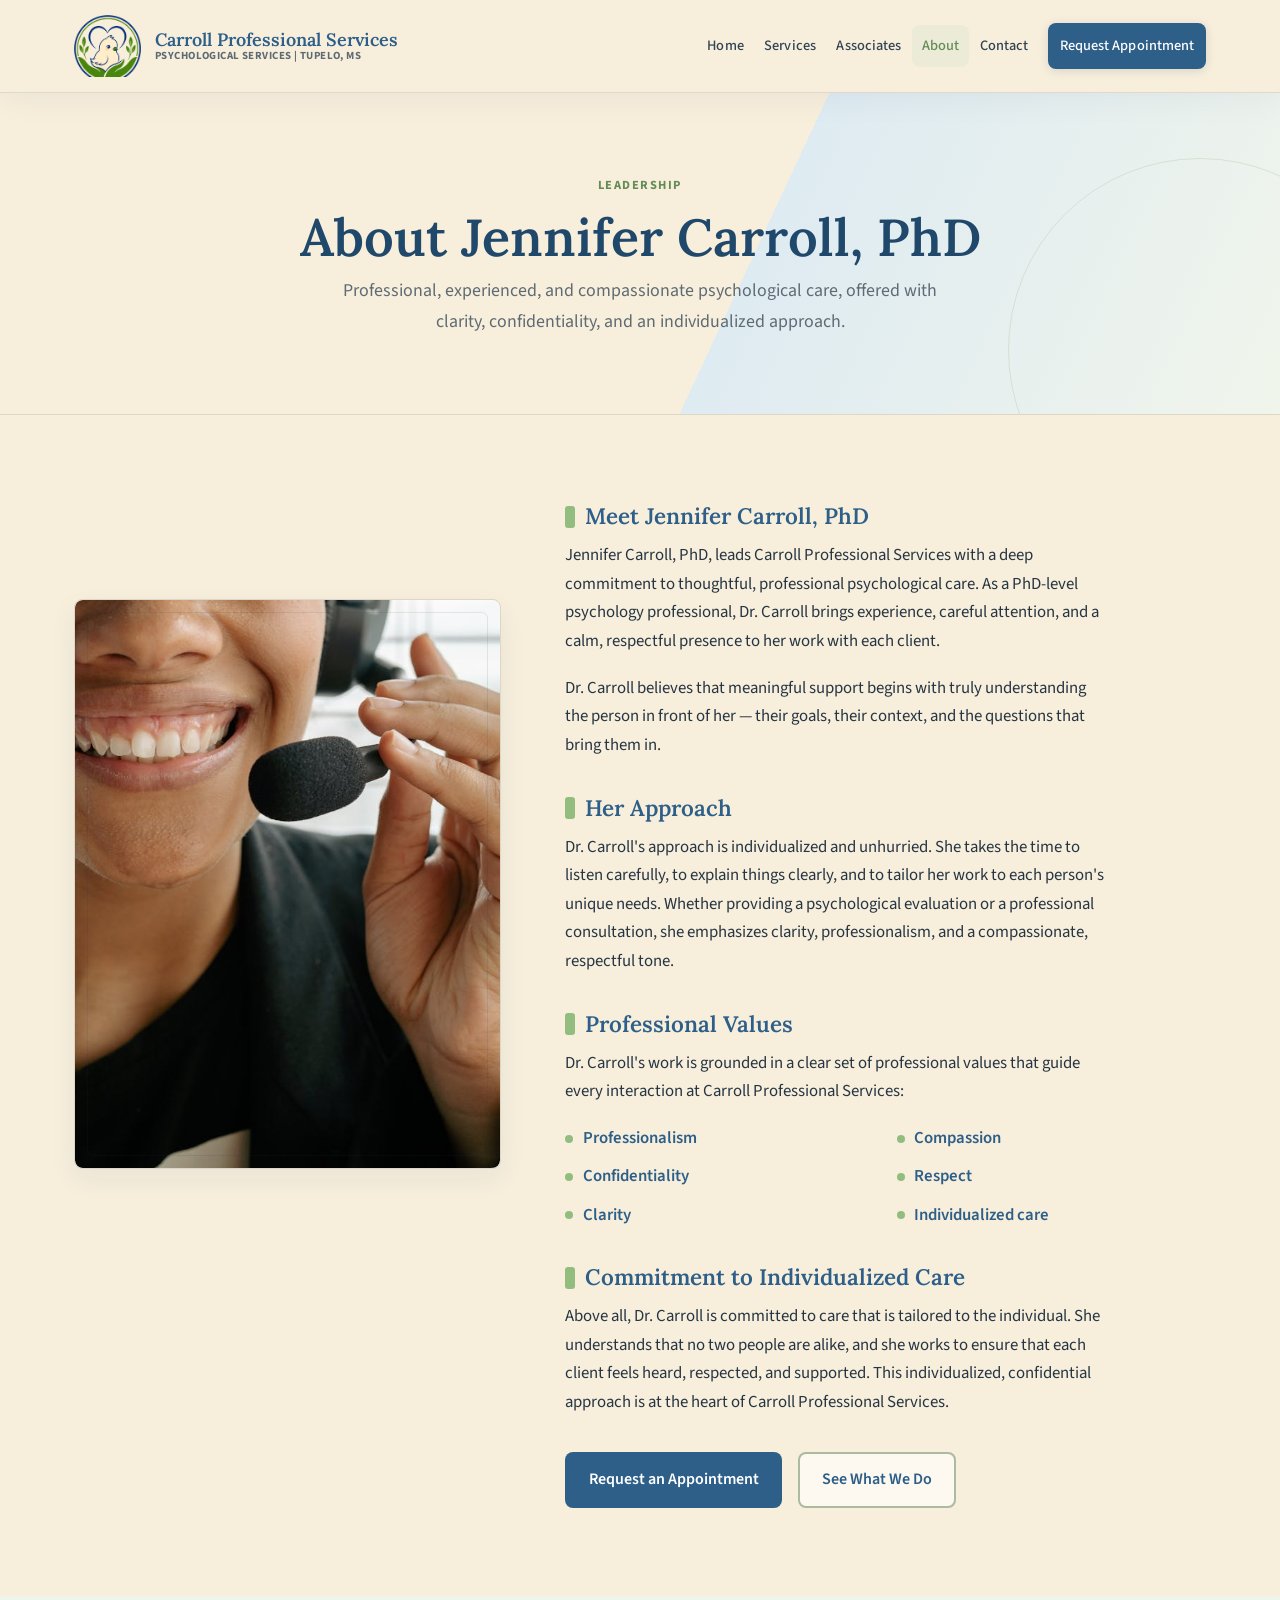
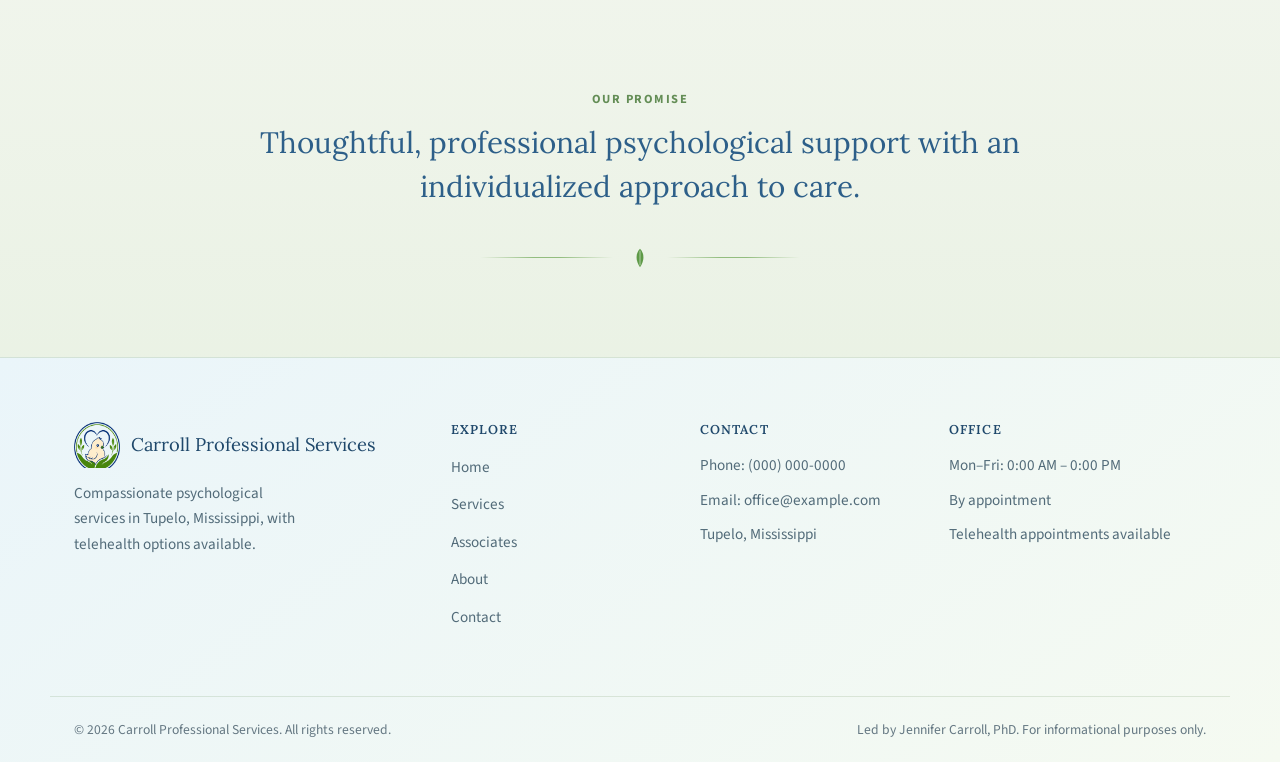
==== about.html @ 985cad13 "Initial commit: Carroll Professional Services website Static 5-page site (Home, Services, Associates" ====
<!DOCTYPE html>
<html lang="en">
<head>
  <meta charset="UTF-8">
  <meta name="viewport" content="width=device-width, initial-scale=1.0">
  <title>About Jennifer Carroll, PhD — Carroll Professional Services</title>
  <meta name="description" content="Meet Jennifer Carroll, PhD — a professional, experienced, and compassionate psychology professional leading Carroll Professional Services in Tupelo, Mississippi.">
  <link rel="icon" type="image/png" href="assets/logo.png">
  <link rel="preconnect" href="https://fonts.googleapis.com">
  <link rel="preconnect" href="https://fonts.gstatic.com" crossorigin>
  <link href="https://fonts.googleapis.com/css2?family=Lora:wght@500;600;700&family=Source+Sans+3:wght@400;600;700&display=swap" rel="stylesheet">
  <link rel="stylesheet" href="css/styles.css">
</head>
<body>
  <header class="site-header">
    <div class="container header-inner">
      <a class="brand" href="index.html">
        <img class="brand-mark" src="assets/logo-mark.png" alt="Carroll Professional Services logo">
        <span class="brand-text">
          <span class="brand-name">Carroll Professional Services</span>
          <span class="brand-tag">Psychological Services | Tupelo, MS</span>
        </span>
      </a>
      <input type="checkbox" id="nav-toggle" class="nav-toggle">
      <label for="nav-toggle" class="nav-toggle-btn" aria-label="Toggle navigation"><span></span><span></span><span></span></label>
                  <nav class="site-nav" aria-label="Main navigation">
        <a href="index.html">Home</a>
        <a href="services.html">Services</a>
        <a href="associates.html">Associates</a>
        <a href="about.html" class="active" aria-current="page">About</a>
        <a href="booking.html">Contact</a>
        <a class="btn btn-sm btn-primary nav-cta" href="booking.html">Request Appointment</a>
      </nav>
    </div>
  </header>

  <main>
    <section class="page-hero">
      <div class="container">
        <span class="eyebrow">Leadership</span>
        <h1>About Jennifer Carroll, PhD</h1>
        <p>Professional, experienced, and compassionate psychological care, offered with clarity, confidentiality, and an individualized approach.</p>
      </div>
    </section>

    <section class="section">
      <div class="container about-grid">
        <div class="portrait">
          <img src="assets/img/dr-carroll.jpg" alt="Jennifer Carroll, PhD">
        </div>
        <div>
          <div class="about-block">
            <h3>Meet Jennifer Carroll, PhD</h3>
            <p>Jennifer Carroll, PhD, leads Carroll Professional Services with a deep commitment to thoughtful, professional psychological care. As a PhD-level psychology professional, Dr. Carroll brings experience, careful attention, and a calm, respectful presence to her work with each client.</p>
            <p>Dr. Carroll believes that meaningful support begins with truly understanding the person in front of her — their goals, their context, and the questions that bring them in.</p>
          </div>

          <div class="about-block">
            <h3>Her Approach</h3>
            <p>Dr. Carroll's approach is individualized and unhurried. She takes the time to listen carefully, to explain things clearly, and to tailor her work to each person's unique needs. Whether providing a psychological evaluation or a professional consultation, she emphasizes clarity, professionalism, and a compassionate, respectful tone.</p>
          </div>

          <div class="about-block">
            <h3>Professional Values</h3>
            <p>Dr. Carroll's work is grounded in a clear set of professional values that guide every interaction at Carroll Professional Services:</p>
            <ul class="values">
              <li>Professionalism</li>
              <li>Compassion</li>
              <li>Confidentiality</li>
              <li>Respect</li>
              <li>Clarity</li>
              <li>Individualized care</li>
            </ul>
          </div>

          <div class="about-block">
            <h3>Commitment to Individualized Care</h3>
            <p>Above all, Dr. Carroll is committed to care that is tailored to the individual. She understands that no two people are alike, and she works to ensure that each client feels heard, respected, and supported. This individualized, confidential approach is at the heart of Carroll Professional Services.</p>
          </div>

          <div class="btn-row" style="margin-top:1.6rem;">
            <a class="btn btn-primary" href="booking.html">Request an Appointment</a>
            <a class="btn btn-outline" href="services.html">See What We Do</a>
          </div>
        </div>
      </div>
    </section>

    <section class="section section--sage intro-band">
      <div class="container">
        <span class="eyebrow">Our Promise</span>
        <p>Thoughtful, professional psychological support with an individualized approach to care.</p>
        <div class="divider"><span class="leaf"></span></div>
      </div>
    </section>
  </main>

  <footer class="site-footer">
    <div class="container footer-grid">
      <div class="footer-brand">
        <div class="fb-row">
          <img src="assets/logo-mark.png" alt="Carroll Professional Services logo">
          <span class="fb-name">Carroll Professional Services</span>
        </div>
        <p>Compassionate psychological services in Tupelo, Mississippi, with telehealth options available.</p>
      </div>
      <div>
        <h4>Explore</h4>
        <ul>
          <li><a href="index.html">Home</a></li>
          <li><a href="services.html">Services</a></li>
          <li><a href="associates.html">Associates</a></li>
          <li><a href="about.html">About</a></li>
          <li><a href="booking.html">Contact</a></li>
        </ul>
      </div>
      <div class="footer-contact">
        <h4>Contact</h4>
        <p>Phone: (000) 000-0000</p>
        <p>Email: office@example.com</p>
        <p>Tupelo, Mississippi</p>
      </div>
      <div class="footer-contact">
        <h4>Office</h4>
        <p>Mon–Fri: 0:00 AM – 0:00 PM</p>
        <p>By appointment</p>
        <p>Telehealth appointments available</p>
      </div>
    </div>
    <div class="container footer-bottom">
      <p>© 2026 Carroll Professional Services. All rights reserved.</p>
      <p>Led by Jennifer Carroll, PhD. For informational purposes only.</p>
    </div>
  </footer>
</body>
</html>
---- css/styles.css ----
/* ===========================================================
   Carroll Professional Services
   Calm, professional palette inspired by the logo
   =========================================================== */

:root {
  --navy:        #1C3E6B;
  --navy-deep:   #142E52;
  --blue:        #2D5C9E;
  --blue-soft:   #6088C2;
  --green:       #5E9A47;
  --green-deep:  #497C38;
  --sage:        #D6E3CD;
  --sage-soft:   #EDF3E7;
  --cream:       #FBF8F1;
  --cream-deep:  #F4EEE1;
  --ink:         #28333F;
  --ink-soft:    #55636E;
  --line:        #E5DFD0;
  --white:       #FFFFFF;

  --shadow-sm: 0 2px 10px rgba(22, 58, 95, 0.06);
  --shadow-md: 0 10px 30px rgba(22, 58, 95, 0.10);
  --radius:    18px;
  --radius-sm: 12px;
  --max:       1140px;

  --serif: "Lora", Georgia, "Times New Roman", serif;
  --sans:  "Source Sans 3", "Segoe UI", system-ui, -apple-system, sans-serif;
}

/* ---------- Reset ---------- */
*, *::before, *::after { box-sizing: border-box; }
html { scroll-behavior: smooth; }
body {
  margin: 0;
  font-family: var(--sans);
  font-size: 1.05rem;
  line-height: 1.7;
  color: var(--ink);
  background: var(--cream);
  -webkit-font-smoothing: antialiased;
}
img { max-width: 100%; display: block; }
a { color: var(--blue); text-decoration: none; }
a:hover { color: var(--navy); }

h1, h2, h3, h4 {
  font-family: var(--serif);
  color: var(--navy);
  font-weight: 600;
  line-height: 1.2;
  margin: 0 0 0.5em;
}
h1 { font-size: clamp(2.1rem, 4.5vw, 3.25rem); }
h2 { font-size: clamp(1.7rem, 3vw, 2.4rem); }
h3 { font-size: 1.4rem; }
h4 { font-size: 1.05rem; letter-spacing: 0.02em; }
p { margin: 0 0 1.1em; }
.muted { color: var(--ink-soft); }
.small { font-size: 0.9rem; }

/* ---------- Layout ---------- */
.container { width: 100%; max-width: var(--max); margin: 0 auto; padding: 0 1.5rem; }
.section { padding: clamp(3rem, 7vw, 5.5rem) 0; }
.section--sage { background: var(--sage-soft); }
.section--cream { background: var(--cream-deep); }
.section--navy { background: var(--navy); color: #E9F0F5; }
.section--navy h2, .section--navy h3 { color: #FFFFFF; }
.section-head { max-width: 720px; margin: 0 auto 2.6rem; text-align: center; }
.section-head p { color: var(--ink-soft); font-size: 1.12rem; }
.eyebrow {
  display: inline-block;
  font-family: var(--sans);
  font-weight: 700;
  letter-spacing: 0.14em;
  text-transform: uppercase;
  font-size: 0.78rem;
  color: var(--green-deep);
  margin-bottom: 0.6rem;
}
.section--navy .eyebrow { color: #9FD8A3; }
.center { text-align: center; }
.lead { font-size: 1.2rem; color: var(--ink-soft); }

/* ---------- Buttons ---------- */
.btn {
  display: inline-flex;
  align-items: center;
  gap: 0.5rem;
  font-family: var(--sans);
  font-weight: 600;
  font-size: 1rem;
  padding: 0.85rem 1.6rem;
  border-radius: 999px;
  border: 2px solid transparent;
  cursor: pointer;
  transition: transform 0.15s ease, background 0.2s ease, color 0.2s ease, box-shadow 0.2s ease;
}
.btn:hover { transform: translateY(-2px); }
.btn-sm { padding: 0.6rem 1.15rem; font-size: 0.92rem; }
.btn-primary { background: var(--navy); color: #fff; box-shadow: var(--shadow-sm); }
.btn-primary:hover { background: var(--navy-deep); color: #fff; }
.btn-green { background: var(--green); color: #fff; }
.btn-green:hover { background: var(--green-deep); color: #fff; }
.btn-outline { background: transparent; color: var(--navy); border-color: var(--green); }
.btn-outline:hover { background: var(--green); color: #fff; }
.btn-light { background: #fff; color: var(--navy); }
.btn-light:hover { background: var(--sage); color: var(--navy); }
.btn-row { display: flex; flex-wrap: wrap; gap: 1rem; }

/* ---------- Header / Nav ---------- */
.site-header {
  position: sticky;
  top: 0;
  z-index: 50;
  background: rgba(251, 248, 241, 0.92);
  backdrop-filter: blur(8px);
  border-bottom: 1px solid var(--line);
}
.header-inner {
  display: flex;
  align-items: center;
  justify-content: space-between;
  gap: 1rem;
  padding-top: 0.3rem;
  padding-bottom: 0.3rem;
}
.brand { display: flex; align-items: center; gap: 0.75rem; color: var(--navy); }
.brand-mark { width: auto; height: 88px; flex: none; object-fit: contain; }
.brand-text { display: flex; flex-direction: column; line-height: 1.15; }
.brand-name { font-family: var(--serif); font-weight: 600; font-size: 1.18rem; color: var(--navy); }
.brand-tag { font-size: 0.72rem; letter-spacing: 0.04em; color: var(--ink-soft); text-transform: uppercase; }

.site-nav { display: flex; align-items: center; gap: 0.35rem; flex-wrap: wrap; }
.site-nav a {
  color: var(--ink);
  font-weight: 600;
  font-size: 0.95rem;
  padding: 0.45rem 0.7rem;
  border-radius: 8px;
  transition: color 0.2s ease, background 0.2s ease;
}
.site-nav a:hover { color: var(--navy); background: var(--sage-soft); }
.site-nav a.active { color: var(--green-deep); }
.site-nav a.active::after {
  content: "";
  display: block;
  height: 2px;
  background: var(--green);
  border-radius: 2px;
  margin-top: 2px;
}
.nav-cta { color: #fff !important; margin-left: 0.4rem; }
.nav-cta:hover { background: var(--navy-deep) !important; }

.nav-toggle { display: none; }
.nav-toggle-btn { display: none; }

/* ---------- Hero ---------- */
.hero {
  position: relative;
  overflow: hidden;
  background:
    radial-gradient(circle at 85% -10%, rgba(92, 151, 192, 0.16), transparent 45%),
    radial-gradient(circle at 0% 110%, rgba(79, 157, 79, 0.12), transparent 40%),
    var(--cream);
}
.hero-grid {
  display: grid;
  grid-template-columns: 1.05fr 0.95fr;
  gap: 3rem;
  align-items: center;
  padding: clamp(3rem, 6vw, 5rem) 0 clamp(3.5rem, 7vw, 6rem);
}
.hero h1 { color: var(--navy); }
.hero .accent-line {
  width: 64px; height: 4px; border-radius: 4px;
  background: var(--green);
  margin: 0 0 1.4rem;
}
.hero-sub { font-size: 1.18rem; color: var(--ink-soft); max-width: 34rem; }
.hero-art {
  position: relative;
  display: flex;
  align-items: center;
  justify-content: center;
  aspect-ratio: 1 / 1;
  border-radius: 28px;
  background:
    radial-gradient(circle at 30% 25%, rgba(255,255,255,0.85), transparent 55%),
    linear-gradient(150deg, var(--sage), #cfe0e9 55%, #bcd2e0);
  box-shadow: var(--shadow-md);
  overflow: hidden;
}
.hero-art::before {
  content: "";
  position: absolute;
  inset: 0;
  background:
    radial-gradient(circle at 80% 80%, rgba(94,154,71,0.18), transparent 40%);
}
.hero-art img { width: 62%; position: relative; filter: drop-shadow(0 12px 24px rgba(22,58,95,0.18)); }
.hero-badge {
  position: absolute;
  bottom: 18px; left: 18px;
  background: rgba(251,248,241,0.95);
  border: 1px solid var(--line);
  border-radius: 14px;
  padding: 0.6rem 0.95rem;
  font-size: 0.85rem;
  font-weight: 600;
  color: var(--navy);
  box-shadow: var(--shadow-sm);
  display: flex; align-items: center; gap: 0.5rem;
}
.hero-badge svg { width: 18px; height: 18px; }

/* ---------- Leaf divider ---------- */
.divider {
  display: flex;
  align-items: center;
  gap: 1rem;
  max-width: 320px;
  margin: 2.4rem auto 0;
}
.divider::before, .divider::after {
  content: "";
  flex: 1;
  height: 1px;
  background: linear-gradient(to right, transparent, var(--green) 40%, var(--green) 60%, transparent);
}
.divider .leaf {
  width: 22px; height: 22px; flex: none;
  background: url("data:image/svg+xml,%3Csvg xmlns='http://www.w3.org/2000/svg' viewBox='0 0 24 24'%3E%3Cpath d='M12 2C7 7 7 15 12 22 17 15 17 7 12 2Z' fill='%235E9A47'/%3E%3Cpath d='M12 4V20' stroke='%23ffffff' stroke-width='1' opacity='.55'/%3E%3C/svg%3E") center/contain no-repeat;
}

/* ---------- Cards ---------- */
.grid { display: grid; gap: 1.6rem; }
.grid-3 { grid-template-columns: repeat(3, 1fr); }
.grid-2 { grid-template-columns: repeat(2, 1fr); }

.card {
  background: var(--white);
  border: 1px solid var(--line);
  border-radius: var(--radius);
  padding: 2rem 1.7rem;
  box-shadow: var(--shadow-sm);
  transition: transform 0.2s ease, box-shadow 0.2s ease, border-color 0.2s ease;
}
.card:hover { transform: translateY(-4px); box-shadow: var(--shadow-md); border-color: var(--sage); }
.card h3 { margin-bottom: 0.5rem; }
.card p { margin-bottom: 0; color: var(--ink-soft); }
.card-icon {
  width: 56px; height: 56px;
  display: flex; align-items: center; justify-content: center;
  border-radius: 14px;
  background: var(--sage-soft);
  border: 1px solid var(--sage);
  margin-bottom: 1.1rem;
}
.card-icon svg { width: 28px; height: 28px; stroke: var(--green-deep); }

/* Feature blocks (What We Do) */
.feature {
  display: grid;
  grid-template-columns: 64px 1fr;
  gap: 1.3rem;
  background: var(--white);
  border: 1px solid var(--line);
  border-left: 5px solid var(--green);
  border-radius: var(--radius);
  padding: 1.9rem;
  box-shadow: var(--shadow-sm);
}
.feature .card-icon { margin-bottom: 0; }
.feature h3 { margin-bottom: 0.4rem; }
.feature p:last-child { margin-bottom: 0; }
.feature p { color: var(--ink-soft); }

/* ---------- Intro band ---------- */
.intro-band { text-align: center; }
.intro-band p {
  font-family: var(--serif);
  font-size: clamp(1.35rem, 2.6vw, 1.85rem);
  line-height: 1.5;
  color: var(--navy);
  max-width: 820px;
  margin: 0 auto;
}

/* ---------- Telehealth preview / split ---------- */
.split {
  display: grid;
  grid-template-columns: 1fr 1fr;
  gap: 3rem;
  align-items: center;
}
.split-art {
  border-radius: var(--radius);
  background: linear-gradient(150deg, var(--navy), var(--blue));
  color: #fff;
  padding: 2.5rem;
  min-height: 280px;
  display: flex;
  flex-direction: column;
  justify-content: center;
  box-shadow: var(--shadow-md);
  position: relative;
  overflow: hidden;
}
.split-art h3 { color: #fff; }
.split-art p { color: #D7E5F0; margin-bottom: 0; }
.split-art .big-icon {
  width: 70px; height: 70px; margin-bottom: 1.2rem;
  display: flex; align-items: center; justify-content: center;
  border-radius: 18px; background: rgba(255,255,255,0.12);
}
.split-art .big-icon svg { width: 36px; height: 36px; stroke: #9FD8A3; }

/* ---------- Check list ---------- */
.check-list { list-style: none; padding: 0; margin: 1.2rem 0 0; }
.check-list li {
  display: flex; gap: 0.75rem; align-items: flex-start;
  margin-bottom: 0.9rem;
}
.check-list li::before {
  content: "";
  width: 22px; height: 22px; flex: none; margin-top: 2px;
  background: url("data:image/svg+xml,%3Csvg xmlns='http://www.w3.org/2000/svg' viewBox='0 0 24 24' fill='none' stroke='%235E9A47' stroke-width='2.4' stroke-linecap='round' stroke-linejoin='round'%3E%3Cpath d='M20 6 9 17l-5-5'/%3E%3C/svg%3E") center/contain no-repeat;
}

/* ---------- CTA band ---------- */
.cta-band {
  background:
    radial-gradient(circle at 10% 20%, rgba(94,154,71,0.18), transparent 45%),
    var(--navy);
  color: #fff;
  border-radius: var(--radius);
  padding: clamp(2.5rem, 5vw, 4rem);
  text-align: center;
}
.cta-band h2 { color: #fff; }
.cta-band p { color: #D7E5F0; max-width: 540px; margin: 0 auto 1.6rem; }

/* ---------- Page hero (interior) ---------- */
.page-hero {
  background:
    radial-gradient(circle at 90% 0%, rgba(92,151,192,0.14), transparent 40%),
    var(--cream-deep);
  border-bottom: 1px solid var(--line);
  padding: clamp(2.6rem, 6vw, 4.5rem) 0;
  text-align: center;
}
.page-hero h1 { margin-bottom: 0.5rem; }
.page-hero p { max-width: 640px; margin: 0 auto; color: var(--ink-soft); font-size: 1.12rem; }

/* ---------- About ---------- */
.about-grid { display: grid; grid-template-columns: 0.8fr 1.2fr; gap: 3rem; align-items: start; }
.portrait {
  border-radius: var(--radius);
  background: linear-gradient(150deg, var(--sage), #cfe0e9);
  aspect-ratio: 3 / 4;
  display: flex; align-items: center; justify-content: center;
  color: var(--navy);
  text-align: center;
  border: 1px solid var(--line);
  box-shadow: var(--shadow-sm);
  position: sticky;
  top: 96px;
  overflow: hidden;
}
.portrait span { font-size: 0.9rem; font-weight: 600; opacity: 0.7; padding: 1rem; }
.about-block { margin-bottom: 2.2rem; }
.about-block h3 {
  display: flex; align-items: center; gap: 0.6rem;
}
.about-block h3::before {
  content: ""; width: 10px; height: 22px; border-radius: 3px;
  background: var(--green); flex: none;
}
.values { list-style: none; padding: 0; margin: 0; display: grid; grid-template-columns: 1fr 1fr; gap: 0.6rem 1.4rem; }
.values li { display: flex; gap: 0.6rem; align-items: center; font-weight: 600; color: var(--navy); }
.values li::before {
  content: ""; width: 8px; height: 8px; border-radius: 50%; background: var(--green); flex: none;
}

/* ---------- Associates ---------- */
.assoc-card {
  background: var(--white);
  border: 1px solid var(--line);
  border-radius: var(--radius);
  overflow: hidden;
  box-shadow: var(--shadow-sm);
  transition: transform 0.2s ease, box-shadow 0.2s ease;
  border-top: 4px solid var(--blue);
}
.assoc-card:hover { transform: translateY(-4px); box-shadow: var(--shadow-md); }
.assoc-photo {
  aspect-ratio: 4 / 3;
  background: linear-gradient(150deg, var(--sage), #cfe0e9);
  display: flex; align-items: center; justify-content: center;
  color: var(--navy);
}
.assoc-photo svg { width: 64px; height: 64px; opacity: 0.45; }
.assoc-body { padding: 1.6rem; }
.assoc-body h3 { margin-bottom: 0.15rem; }
.assoc-cred { color: var(--green-deep); font-weight: 700; font-size: 0.9rem; letter-spacing: 0.02em; }
.assoc-role { font-weight: 600; color: var(--blue); margin: 0.5rem 0 0.2rem; }
.assoc-focus { font-size: 0.92rem; color: var(--ink-soft); margin-bottom: 0.8rem; }
.assoc-body p { color: var(--ink-soft); margin-bottom: 0.8rem; }
.assoc-avail {
  display: inline-block; font-size: 0.82rem; font-weight: 600;
  color: var(--green-deep); background: var(--sage-soft);
  border: 1px solid var(--sage); border-radius: 999px; padding: 0.3rem 0.8rem;
}

/* ---------- Contact ---------- */
.contact-grid { display: grid; grid-template-columns: 1.2fr 0.8fr; gap: 3rem; align-items: start; }
.form-card {
  background: var(--white);
  border: 1px solid var(--line);
  border-radius: var(--radius);
  padding: 2.2rem;
  box-shadow: var(--shadow-sm);
}
.booking-placeholder {
  text-align: center;
  border: 2px dashed var(--line);
  border-radius: var(--radius);
  padding: 2.6rem 1.6rem;
  background: var(--cream);
}
.booking-placeholder svg { width: 46px; height: 46px; stroke: var(--green); margin-bottom: 0.6rem; }
.booking-placeholder h3 { color: var(--navy); margin: 0 0 0.5rem; }
.booking-placeholder p { color: var(--ink-soft); max-width: 42ch; margin: 0 auto 1.4rem; }

.field { margin-bottom: 1.2rem; }
.field label { display: block; font-weight: 600; color: var(--navy); margin-bottom: 0.35rem; font-size: 0.95rem; }
.field input, .field select, .field textarea {
  width: 100%;
  font-family: var(--sans);
  font-size: 1rem;
  color: var(--ink);
  padding: 0.7rem 0.85rem;
  border: 1px solid var(--line);
  border-radius: var(--radius-sm);
  background: var(--cream);
  transition: border-color 0.2s ease, box-shadow 0.2s ease;
}
.field input:focus, .field select:focus, .field textarea:focus {
  outline: none;
  border-color: var(--green);
  box-shadow: 0 0 0 3px rgba(94,154,71,0.18);
  background: #fff;
}
.field textarea { min-height: 130px; resize: vertical; }
.field-row { display: grid; grid-template-columns: 1fr 1fr; gap: 1.2rem; }
.privacy-note {
  font-size: 0.88rem;
  color: var(--ink-soft);
  background: var(--sage-soft);
  border: 1px solid var(--sage);
  border-radius: var(--radius-sm);
  padding: 0.8rem 1rem;
  margin-bottom: 1.4rem;
}
.info-card {
  background: var(--navy);
  color: #E9F0F5;
  border-radius: var(--radius);
  padding: 2rem;
  box-shadow: var(--shadow-md);
}
.info-card h3 { color: #fff; }
.info-list { list-style: none; padding: 0; margin: 0; }
.info-list li { display: flex; gap: 0.8rem; align-items: flex-start; margin-bottom: 1.1rem; }
.info-list svg { width: 22px; height: 22px; stroke: #9FD8A3; flex: none; margin-top: 3px; }
.info-list .label { display: block; font-weight: 700; color: #fff; font-size: 0.85rem; letter-spacing: 0.03em; text-transform: uppercase; }
.info-list .value { color: #C9DAE8; }

/* ---------- Footer ---------- */
.site-footer { background: var(--navy-deep); color: #C4D3DF; margin-top: auto; }
.footer-grid {
  display: grid;
  grid-template-columns: 1.6fr 1fr 1fr 1.2fr;
  gap: 2.2rem;
  padding: clamp(2.6rem, 5vw, 3.5rem) 1.5rem;
}
.footer-brand .fb-row { display: flex; align-items: center; gap: 0.7rem; margin-bottom: 0.8rem; }
.footer-brand img { width: 46px; height: 46px; }
.footer-brand .fb-name { font-family: var(--serif); font-size: 1.15rem; color: #fff; }
.footer-brand p { color: #A9BCCB; font-size: 0.95rem; max-width: 30ch; }
.site-footer h4 { color: #fff; text-transform: uppercase; letter-spacing: 0.08em; font-size: 0.8rem; margin-bottom: 1rem; }
.site-footer ul { list-style: none; padding: 0; margin: 0; }
.site-footer li { margin-bottom: 0.55rem; }
.site-footer a { color: #C4D3DF; font-size: 0.95rem; }
.site-footer a:hover { color: #9FD8A3; }
.footer-contact p { color: #C4D3DF; font-size: 0.95rem; margin-bottom: 0.55rem; }
.footer-bottom {
  border-top: 1px solid rgba(255,255,255,0.12);
  padding: 1.3rem 1.5rem;
  display: flex; flex-wrap: wrap; justify-content: space-between; gap: 0.6rem;
}
.footer-bottom p { margin: 0; font-size: 0.85rem; color: #8FA3B4; }

html, body { min-height: 100%; }
body { display: flex; flex-direction: column; }
main { flex: 1; }

/* ---------- Responsive ---------- */
@media (max-width: 980px) {
  .hero-grid { grid-template-columns: 1fr; gap: 2.5rem; }
  .hero-art { max-width: 420px; }
  .split, .about-grid, .contact-grid { grid-template-columns: 1fr; gap: 2rem; }
  .portrait { position: static; max-width: 360px; }
  .footer-grid { grid-template-columns: 1fr 1fr; }
}

@media (max-width: 1024px) {
  .grid-3 { grid-template-columns: 1fr 1fr; }

  .nav-toggle-btn {
    display: flex; flex-direction: column; justify-content: center; gap: 5px;
    width: 46px; height: 42px; cursor: pointer;
    border: 1px solid var(--line); border-radius: 10px; background: #fff;
    padding: 0 11px;
  }
  .nav-toggle-btn span { display: block; height: 2.5px; background: var(--navy); border-radius: 2px; transition: 0.25s; }
  .site-nav {
    position: absolute;
    top: 100%; left: 0; right: 0;
    flex-direction: column;
    align-items: stretch;
    gap: 0.2rem;
    background: var(--cream);
    border-bottom: 1px solid var(--line);
    box-shadow: var(--shadow-md);
    padding: 0.8rem 1.5rem 1.4rem;
    max-height: 0; overflow: hidden;
    transition: max-height 0.3s ease, padding 0.3s ease;
    padding-top: 0; padding-bottom: 0;
  }
  .site-nav a { padding: 0.7rem 0.5rem; border-radius: 8px; }
  .nav-toggle:checked ~ .site-nav { max-height: 460px; padding-top: 0.8rem; padding-bottom: 1.4rem; }
  .nav-toggle:checked ~ .nav-toggle-btn span:nth-child(1) { transform: translateY(7.5px) rotate(45deg); }
  .nav-toggle:checked ~ .nav-toggle-btn span:nth-child(2) { opacity: 0; }
  .nav-toggle:checked ~ .nav-toggle-btn span:nth-child(3) { transform: translateY(-7.5px) rotate(-45deg); }
  .nav-cta { margin-left: 0; text-align: center; justify-content: center; margin-top: 0.4rem; }
}

@media (max-width: 560px) {
  body { font-size: 1rem; }
  .grid-3, .grid-2, .field-row, .values { grid-template-columns: 1fr; }
  .feature { grid-template-columns: 1fr; }
  .footer-grid { grid-template-columns: 1fr; }
  .brand-tag { display: none; }
  .brand-name { font-size: 1.05rem; }
}

/* ============================================================
   PREMIUM HEADER REFINEMENTS — taller, larger mark, green accent
   ============================================================ */
.site-header {
  border-bottom: 2px solid;
  border-image: linear-gradient(90deg, var(--green) 0%, var(--blue) 55%, var(--navy) 100%) 1;
}
.header-inner { padding-top: 0.4rem; padding-bottom: 0.4rem; }
.brand-mark { width: auto; height: 104px; }
.brand-name { font-size: 1.24rem; }
.brand-tag { font-size: 0.74rem; }
.site-nav { gap: 0.1rem; }
.site-nav a {
  font-size: 0.88rem;
  padding: 0.5rem 0.62rem;
  letter-spacing: 0.005em;
}
.nav-cta { padding: 0.6rem 1.2rem; }
@media (min-width: 1025px) {
  .nav-cta { margin-left: 0.7rem; }
}
@media (max-width: 1024px) {
  .brand-mark { width: auto; height: 80px; }
}

/* ============================================================
   HOMEPAGE — EDITORIAL REDESIGN
   ============================================================ */

/* ---- Shared homepage pieces ---- */
.hp-seal {
  width: 132px; height: 132px;
  border-radius: 50%;
  background: var(--cream);
  border: 2px solid rgba(255,255,255,0.55);
  box-shadow: 0 12px 30px rgba(0,0,0,0.28), inset 0 0 0 6px rgba(94,154,71,0.10);
  display: flex; align-items: center; justify-content: center;
  flex: none;
}
.hp-seal img { width: 78%; }

.hp-eyebrow-loc {
  display: inline-flex; align-items: center; gap: 0.5rem;
  font-weight: 700; font-size: 0.82rem; letter-spacing: 0.05em;
  text-transform: uppercase; color: var(--green-deep);
  background: var(--sage-soft); border: 1px solid var(--sage);
  padding: 0.4rem 0.85rem; border-radius: 999px; margin-bottom: 1.1rem;
}
.hp-eyebrow-loc svg { width: 16px; height: 16px; stroke: var(--green-deep); }

/* ---- 1. HERO ---- */
.hp-hero {
  position: relative;
  overflow: hidden;
  background:
    radial-gradient(1100px 560px at 88% -15%, rgba(92,151,192,0.35), transparent 60%),
    radial-gradient(820px 460px at -8% 115%, rgba(94,154,71,0.22), transparent 58%),
    linear-gradient(158deg, #14304D 0%, #1B466E 52%, #235E8C 100%);
  color: #EAF1F7;
}
.hp-leaf {
  position: absolute; pointer-events: none;
  background: center/contain no-repeat;
  background-image: url("data:image/svg+xml,%3Csvg xmlns='http://www.w3.org/2000/svg' viewBox='0 0 24 24'%3E%3Cpath d='M12 2C7 7 7 15 12 22 17 15 17 7 12 2Z' fill='%235E9A47'/%3E%3C/svg%3E");
}
.hp-leaf-1 { width: 320px; height: 320px; top: -70px; right: -60px; opacity: 0.12; transform: rotate(28deg); }
.hp-leaf-2 { width: 220px; height: 220px; bottom: -50px; left: -40px; opacity: 0.10; transform: rotate(-46deg); }

.hp-hero-inner {
  position: relative; z-index: 1;
  display: grid;
  grid-template-columns: 1.15fr 0.85fr;
  align-items: center;
  gap: 2.6rem;
  padding: clamp(3rem, 6vw, 5.5rem) 0 clamp(3.5rem, 7vw, 6rem);
}
.hp-hero-card {
  background: var(--cream);
  border-radius: 26px;
  padding: clamp(2rem, 3.5vw, 3rem);
  box-shadow: 0 30px 70px rgba(8,24,40,0.35);
  position: relative;
}
.hp-hero-card h1 {
  font-size: clamp(2.1rem, 3.8vw, 3rem);
  line-height: 1.12; margin-bottom: 1rem;
}
.hp-hero-sub { font-size: 1.16rem; color: var(--ink); margin-bottom: 0.9rem; }
.hp-hero-support { color: var(--ink-soft); font-size: 1.02rem; margin-bottom: 1.5rem; }
.hp-cta-row { margin-bottom: 1.4rem; }
.hp-trustline {
  display: flex; align-items: flex-start; gap: 0.55rem;
  font-size: 0.92rem; color: var(--ink-soft);
  border-top: 1px solid var(--line); padding-top: 1.1rem; margin: 0;
}
.hp-trustline svg { width: 18px; height: 18px; stroke: var(--green); flex: none; margin-top: 2px; }

.hp-brand-panel {
  position: relative;
  background: linear-gradient(165deg, rgba(11,30,50,0.55), rgba(20,58,95,0.35));
  border: 1px solid rgba(255,255,255,0.16);
  border-radius: 26px;
  padding: 2.6rem 2rem;
  text-align: center;
  backdrop-filter: blur(3px);
  box-shadow: inset 0 1px 0 rgba(255,255,255,0.08);
}
.hp-brand-panel .hp-seal { margin: 0 auto 1.3rem; }
.hp-panel-name { font-family: var(--serif); font-size: 1.35rem; color: #fff; margin: 0 0 0.15rem; }
.hp-panel-tag { color: #B9D0E2; font-size: 0.92rem; letter-spacing: 0.06em; text-transform: uppercase; margin: 0 0 1.5rem; }
.hp-chips { display: flex; flex-direction: column; gap: 0.7rem; align-items: center; }
.hp-chip {
  display: inline-flex; align-items: center; gap: 0.55rem;
  background: rgba(255,255,255,0.10); border: 1px solid rgba(255,255,255,0.18);
  color: #E7F0F7; font-weight: 600; font-size: 0.92rem;
  padding: 0.55rem 1.1rem; border-radius: 999px; width: 100%; justify-content: center;
}
.hp-chip svg { width: 17px; height: 17px; stroke: #9FD8A3; flex: none; }

/* ---- 2. LOCAL SERVICES INTRO ---- */
.hp-section-head-left { max-width: 780px; margin: 0 0 2.6rem; }
.hp-section-head-left .eyebrow { color: var(--green-deep); }
.hp-section-head-left h2 { margin-bottom: 0.7rem; }
.hp-section-head-left p { color: var(--ink-soft); font-size: 1.12rem; max-width: 64ch; }

.hp-two-col { display: grid; grid-template-columns: 1fr 1fr; gap: 1.8rem; }
.hp-carebox {
  background: var(--white);
  border: 1px solid var(--line);
  border-radius: var(--radius);
  padding: 2rem 1.9rem;
  box-shadow: var(--shadow-sm);
  position: relative;
  overflow: hidden;
}
.hp-carebox::after {
  content: ""; position: absolute; top: 0; left: 0; width: 5px; height: 100%;
  background: linear-gradient(var(--green), var(--blue));
}
.hp-carebox-head { display: flex; align-items: center; gap: 0.9rem; margin-bottom: 0.4rem; }
.hp-carebox-head h3 { margin: 0; font-size: 1.22rem; }
.hp-care-icon {
  width: 48px; height: 48px; flex: none;
  display: flex; align-items: center; justify-content: center;
  border-radius: 12px; background: var(--sage-soft); border: 1px solid var(--sage);
}
.hp-care-icon svg { width: 24px; height: 24px; stroke: var(--green-deep); }
.hp-carebox .check-list { margin-top: 1rem; }
.hp-carebox .check-list li { margin-bottom: 0.7rem; color: var(--ink-soft); }

/* ---- 3. SERVICE PATHWAYS ---- */
.hp-path-grid { display: grid; grid-template-columns: repeat(3, 1fr); gap: 1.7rem; }
.hp-path {
  position: relative;
  background: var(--white);
  border: 1px solid var(--line);
  border-radius: var(--radius);
  padding: 2.2rem 1.9rem 2rem;
  box-shadow: var(--shadow-sm);
  transition: transform 0.2s ease, box-shadow 0.2s ease;
  display: flex; flex-direction: column;
}
.hp-path:hover { transform: translateY(-5px); box-shadow: var(--shadow-md); }
.hp-path-num {
  position: absolute; top: 1.4rem; right: 1.6rem;
  font-family: var(--serif); font-size: 2.4rem; font-weight: 600;
  color: var(--sage); line-height: 1;
}
.hp-path-icon {
  width: 58px; height: 58px; margin-bottom: 1.2rem;
  display: flex; align-items: center; justify-content: center;
  border-radius: 16px; background: var(--navy);
}
.hp-path-icon svg { width: 28px; height: 28px; stroke: #9FD8A3; }
.hp-path h3 { margin-bottom: 0.7rem; }
.hp-accent { display: block; width: 46px; height: 3px; border-radius: 3px; background: var(--green); margin-bottom: 1rem; }
.hp-path p { color: var(--ink-soft); margin-bottom: 1.3rem; flex: 1; }
.hp-learn {
  font-weight: 700; color: var(--green-deep); font-size: 0.95rem;
  display: inline-flex; align-items: center; gap: 0.4rem;
}
.hp-learn:hover { color: var(--navy); gap: 0.65rem; }

/* ---- 4. ABOUT PREVIEW ---- */
.hp-about {
  display: grid;
  grid-template-columns: 0.85fr 1.15fr;
  gap: 3.4rem;
  align-items: center;
}
.hp-portrait-card {
  position: relative;
  aspect-ratio: 4 / 5;
  border-radius: 24px;
  background:
    radial-gradient(circle at 30% 20%, rgba(255,255,255,0.55), transparent 55%),
    linear-gradient(160deg, var(--sage), #bcd2e0 70%, var(--blue));
  border: 1px solid var(--line);
  box-shadow: var(--shadow-md);
  overflow: hidden;
}
.hp-portrait-card::before {
  content: ""; position: absolute; inset: 0;
  background-image: url("data:image/svg+xml,%3Csvg xmlns='http://www.w3.org/2000/svg' viewBox='0 0 24 24'%3E%3Cpath d='M12 2C7 7 7 15 12 22 17 15 17 7 12 2Z' fill='%23ffffff'/%3E%3C/svg%3E");
  background-repeat: no-repeat; background-position: 120% -10%; background-size: 240px;
  opacity: 0.18;
}
.hp-portrait-inner {
  position: absolute; inset: 0;
  display: flex; align-items: center; justify-content: center; text-align: center;
  color: var(--navy); font-weight: 600; font-size: 0.95rem; padding: 1.5rem;
}
.hp-portrait-seal {
  position: absolute; bottom: -22px; right: -18px;
  width: 92px; height: 92px; border-radius: 50%;
  background: var(--cream); border: 3px solid var(--white);
  box-shadow: var(--shadow-md);
  display: flex; align-items: center; justify-content: center;
}
.hp-portrait-seal img { width: 76%; }
.hp-about-content .eyebrow { color: var(--green-deep); }
.hp-about-content h2 { margin-bottom: 1rem; }
.hp-about-content p { color: var(--ink-soft); font-size: 1.1rem; margin-bottom: 1.6rem; max-width: 56ch; }

/* ---- 5. TELEHEALTH BAND ---- */
.hp-tele {
  position: relative; overflow: hidden;
  background:
    radial-gradient(700px 400px at 95% 0%, rgba(94,154,71,0.22), transparent 60%),
    linear-gradient(155deg, var(--navy-deep), var(--navy) 60%, #1d4f78);
  color: #E9F0F5;
}
.hp-tele-inner { display: grid; grid-template-columns: auto 1fr; gap: 2.4rem; align-items: center; }
.hp-tele-icon {
  width: 120px; height: 120px; flex: none;
  display: flex; align-items: center; justify-content: center;
  border-radius: 28px; background: rgba(255,255,255,0.08);
  border: 1px solid rgba(255,255,255,0.16);
}
.hp-tele-icon svg { width: 56px; height: 56px; stroke: #9FD8A3; }
.hp-tele .eyebrow { color: #9FD8A3; }
.hp-tele h2 { color: #fff; margin-bottom: 0.8rem; max-width: 22ch; }
.hp-tele p { color: #CDDEEB; max-width: 62ch; margin-bottom: 1.5rem; }

/* ---- 6. MISSISSIPPI SEO SECTION ---- */
.hp-seo { background: var(--sage-soft); }
.hp-seo-grid { display: grid; grid-template-columns: 0.9fr 1.1fr; gap: 2.8rem; align-items: start; }
.hp-seo-grid .eyebrow { color: var(--green-deep); }
.hp-seo-grid h2 { max-width: 16ch; }
.hp-seo-body p { color: var(--ink-soft); font-size: 1.12rem; }
.hp-keychips { display: flex; flex-wrap: wrap; gap: 0.6rem; margin-top: 1.5rem; }
.hp-keychips span {
  font-size: 0.85rem; font-weight: 600; color: var(--navy);
  background: var(--white); border: 1px solid var(--sage);
  padding: 0.4rem 0.9rem; border-radius: 999px;
}

/* ---- 7. FINAL CTA ---- */
.hp-finalcta-sec {
  position: relative; overflow: hidden;
  background:
    radial-gradient(640px 360px at 12% 18%, rgba(94,154,71,0.20), transparent 55%),
    linear-gradient(155deg, var(--navy), var(--navy-deep));
  color: #E9F0F5; text-align: center;
}
.hp-finalcta { max-width: 660px; margin: 0 auto; }
.hp-finalcta-seal {
  width: 84px; height: 84px; margin: 0 auto 0.4rem;
  border-radius: 50%; background: var(--cream);
  border: 2px solid rgba(255,255,255,0.4);
  box-shadow: 0 10px 26px rgba(0,0,0,0.3);
  display: flex; align-items: center; justify-content: center;
}
.hp-finalcta-seal img { width: 76%; }
.hp-finalcta h2 { color: #fff; margin-bottom: 0.9rem; }
.hp-finalcta p { color: #CDDEEB; font-size: 1.1rem; margin-bottom: 1.7rem; }

/* ---- Homepage responsive ---- */
@media (max-width: 980px) {
  .hp-hero-inner { grid-template-columns: 1fr; gap: 2rem; }
  .hp-brand-panel { max-width: 420px; margin: 0 auto; width: 100%; }
  .hp-two-col { grid-template-columns: 1fr; }
  .hp-path-grid { grid-template-columns: 1fr; max-width: 540px; margin: 0 auto; }
  .hp-about { grid-template-columns: 1fr; gap: 2.6rem; }
  .hp-portrait-card { max-width: 380px; margin: 0 auto; width: 100%; }
  .hp-portrait-seal { right: 8%; }
  .hp-tele-inner { grid-template-columns: 1fr; gap: 1.6rem; text-align: center; }
  .hp-tele-icon { margin: 0 auto; }
  .hp-tele h2, .hp-tele p { max-width: none; }
  .hp-seo-grid { grid-template-columns: 1fr; gap: 1.4rem; }
  .hp-seo-grid h2 { max-width: none; }
}

/* ============================================================
   HOMEPAGE v2 — LAYERED EDITORIAL REDESIGN
   ============================================================ */
.hp2-wm {
  position: absolute; pointer-events: none; opacity: 0.06;
  width: 360px; max-width: 70%; z-index: 0;
}
.hp2-corner-leaf {
  position: absolute; pointer-events: none; z-index: 0;
  background: center/contain no-repeat;
  background-image: url("data:image/svg+xml,%3Csvg xmlns='http://www.w3.org/2000/svg' viewBox='0 0 24 24'%3E%3Cpath d='M12 2C7 7 7 15 12 22 17 15 17 7 12 2Z' fill='%235E9A47'/%3E%3C/svg%3E");
}

/* ---- HERO ---- */
.hp2-hero { position: relative; overflow: hidden; background: var(--cream); }
.hp2-hero::after {
  content: ""; position: absolute; top: 0; right: 0; bottom: 0; width: 46%;
  background: linear-gradient(158deg, #14304D 0%, #1B466E 58%, #235E8C 100%);
  clip-path: polygon(17% 0, 100% 0, 100% 100%, 0% 100%);
  z-index: 0;
}
.hp2-hero-grid {
  position: relative; z-index: 1;
  display: grid; grid-template-columns: 1.12fr 0.88fr;
  gap: 2.6rem; align-items: center;
  padding: clamp(3rem, 5vw, 5rem) 0 clamp(3.2rem, 5vw, 5rem);
}
.hp2-hero-left { padding-right: 1rem; }
.hp2-hero-left h1 { font-size: clamp(2.1rem, 4vw, 3.05rem); line-height: 1.12; margin-bottom: 1rem; }
.hp2-hero-sub { font-size: 1.15rem; color: var(--ink); margin-bottom: 0.9rem; max-width: 42ch; }
.hp2-hero-support { color: var(--ink-soft); margin-bottom: 1.5rem; max-width: 46ch; }
.hp2-hero-trust {
  margin: 1.3rem 0 0; font-size: 0.9rem; font-weight: 600; color: var(--navy);
  display: inline-flex; align-items: center; gap: 0.6rem;
  background: var(--sage-soft); border: 1px solid var(--sage);
  padding: 0.55rem 1.05rem; border-radius: 999px;
}
.hp2-hero-trust svg { width: 17px; height: 17px; stroke: var(--green-deep); flex: none; }

.hp2-panel {
  position: relative; overflow: hidden;
  background: linear-gradient(165deg, #102C47 0%, #163A5F 70%);
  border: 1px solid rgba(255,255,255,0.14);
  border-radius: 24px; padding: 2.4rem 2.1rem; color: #E9F0F5;
  box-shadow: 0 26px 60px rgba(8,24,40,0.42);
}
.hp2-panel .hp2-wm { right: -70px; bottom: -50px; opacity: 0.07; width: 300px; }
.hp2-panel .hp2-corner-leaf { top: -34px; left: -34px; width: 150px; height: 150px; opacity: 0.16; transform: rotate(22deg); }
.hp2-panel-seal {
  width: 140px; height: 140px; padding: 14px;
  background: var(--cream); border-radius: 22px;
  box-shadow: 0 10px 28px rgba(8,24,40,0.35);
  display: flex; align-items: center; justify-content: center;
  margin-bottom: 1.3rem; position: relative; z-index: 1;
}
.hp2-panel-seal img { width: 100%; height: 100%; object-fit: contain; }
.hp2-panel-city { font-family: var(--serif); font-size: 2.5rem; color: #fff; line-height: 1; margin: 0 0 0.4rem; position: relative; z-index: 1; }
.hp2-panel-sub { color: #B9D0E2; font-size: 0.9rem; margin: 0 0 1.6rem; position: relative; z-index: 1; }
.hp2-panel-list { list-style: none; padding: 0; margin: 0; position: relative; z-index: 1; }
.hp2-panel-list li {
  display: flex; align-items: center; gap: 0.7rem; padding: 0.7rem 0;
  border-top: 1px solid rgba(255,255,255,0.1); font-weight: 600; color: #EAF2F8;
}
.hp2-panel-list li:first-child { border-top: none; }
.hp2-panel-list svg { width: 20px; height: 20px; stroke: #9FD8A3; flex: none; }

/* ---- LOCAL SEO TRUST BAR ---- */
.hp2-trustbar { background: var(--navy); color: #E9F0F5; }
.hp2-trustbar-grid { display: grid; grid-template-columns: repeat(3, 1fr); gap: 1.5rem; padding: 1.5rem 0; }
.hp2-trust-item { display: flex; align-items: center; gap: 0.9rem; }
.hp2-trust-item .ic { width: 44px; height: 44px; flex: none; border-radius: 12px; background: rgba(159,216,163,0.14); display: flex; align-items: center; justify-content: center; }
.hp2-trust-item svg { width: 22px; height: 22px; stroke: #9FD8A3; }
.hp2-trust-item span { font-weight: 700; color: #fff; display: block; }
.hp2-trust-item small { display: block; color: #A9C2D4; font-weight: 400; font-size: 0.82rem; }

/* ---- HOW WE HELP ---- */
.hp2-help { display: grid; grid-template-columns: 0.4fr 0.6fr; gap: 3rem; align-items: start; }
.hp2-help-intro { position: sticky; top: 120px; }
.hp2-help-intro .eyebrow { color: var(--green-deep); }
.hp2-help-intro p { color: var(--ink-soft); margin: 0.8rem 0 1.5rem; }
.hp2-svc-list { display: flex; flex-direction: column; gap: 1.4rem; }
.hp2-svc {
  position: relative; background: var(--white);
  border: 1px solid var(--line); border-left: 5px solid var(--green);
  border-radius: 16px; padding: 1.7rem 1.8rem 1.7rem 1.9rem;
  box-shadow: var(--shadow-sm);
  display: grid; grid-template-columns: auto 1fr; gap: 1.3rem; align-items: start;
  transition: transform 0.2s ease, box-shadow 0.2s ease;
}
.hp2-svc:hover { transform: translateY(-3px); box-shadow: var(--shadow-md); }
.hp2-svc:nth-child(2) { margin-left: 2.2rem; }
.hp2-svc:nth-child(3) { margin-left: 1.1rem; }
.hp2-svc-num { font-family: var(--serif); font-size: 2rem; font-weight: 700; color: var(--green); line-height: 1; }
.hp2-svc h3 { margin: 0 0 0.4rem; }
.hp2-svc p { color: var(--ink-soft); margin: 0 0 0.8rem; }
.hp2-svc a { font-weight: 700; color: var(--green-deep); display: inline-flex; gap: 0.4rem; align-items: center; font-size: 0.92rem; }
.hp2-svc a:hover { color: var(--navy); gap: 0.6rem; }

/* ---- ABOUT FOUNDER (sage) ---- */
.hp2-about { display: grid; grid-template-columns: 0.85fr 1.15fr; gap: 3.4rem; align-items: center; }
.hp2-portrait {
  position: relative; aspect-ratio: 4 / 5; border-radius: 22px;
  background:
    radial-gradient(circle at 30% 20%, rgba(255,255,255,0.6), transparent 55%),
    linear-gradient(160deg, #cfe0e9, var(--blue));
  border: 1px solid rgba(255,255,255,0.6); box-shadow: var(--shadow-md); overflow: hidden;
}
.hp2-portrait-inner { position: absolute; inset: 0; display: flex; align-items: center; justify-content: center; text-align: center; color: var(--navy); font-weight: 600; padding: 1.5rem; }
.hp2-portrait-seal { position: absolute; bottom: -28px; right: -22px; width: 120px; height: 120px; padding: 12px; background: var(--cream); border-radius: 20px; box-shadow: 0 10px 26px rgba(8,24,40,0.32); display: flex; align-items: center; justify-content: center; }
.hp2-portrait-seal img { width: 100%; height: 100%; object-fit: contain; }
.hp2-about-content .eyebrow { color: var(--green-deep); }
.hp2-about-content > p { color: var(--ink-soft); font-size: 1.1rem; margin: 1rem 0 1.4rem; max-width: 58ch; }
.hp2-trustpts { list-style: none; padding: 0; margin: 0 0 1.7rem; display: flex; flex-direction: column; gap: 0.7rem; }
.hp2-trustpts li { display: flex; gap: 0.7rem; align-items: flex-start; color: var(--navy); font-weight: 600; }
.hp2-trustpts svg { width: 22px; height: 22px; stroke: var(--green-deep); flex: none; margin-top: 1px; }

/* ---- MISSISSIPPI SEO ---- */
.hp2-seo { display: grid; grid-template-columns: 1.1fr 0.9fr; gap: 2.8rem; align-items: start; }
.hp2-seo-body .eyebrow { color: var(--green-deep); }
.hp2-seo-body p { color: var(--ink-soft); font-size: 1.12rem; }
.hp2-focus-card { background: var(--navy); color: #E9F0F5; border-radius: 20px; padding: 2rem; box-shadow: var(--shadow-md); }
.hp2-focus-card h3 { color: #fff; margin-bottom: 1.1rem; display: flex; align-items: center; gap: 0.5rem; }
.hp2-focus-card h3 svg { width: 22px; height: 22px; stroke: #9FD8A3; }
.hp2-pills { display: flex; flex-wrap: wrap; gap: 0.6rem; }
.hp2-pills span { font-size: 0.85rem; font-weight: 600; color: #EAF2F8; background: rgba(255,255,255,0.08); border: 1px solid rgba(159,216,163,0.35); padding: 0.45rem 0.9rem; border-radius: 999px; }

/* ---- TELEHEALTH (navy) ---- */
.hp2-tele {
  position: relative; overflow: hidden;
  background:
    radial-gradient(700px 380px at 92% 115%, rgba(94,154,71,0.18), transparent 60%),
    linear-gradient(155deg, var(--navy-deep), var(--navy) 65%, #1d4f78);
  color: #E9F0F5;
}
.hp2-tele .hp2-wm { left: -90px; top: -50px; opacity: 0.05; width: 360px; }
.hp2-tele-grid { position: relative; z-index: 1; display: grid; grid-template-columns: 1fr 0.85fr; gap: 2.8rem; align-items: center; }
.hp2-tele .eyebrow { color: #9FD8A3; }
.hp2-tele h2 { color: #fff; max-width: 18ch; }
.hp2-tele p { color: #CDDEEB; max-width: 60ch; margin-bottom: 1.5rem; }
.hp2-care-card { background: var(--cream); border-radius: 20px; padding: 2.1rem; box-shadow: var(--shadow-md); }
.hp2-care-card h3 { margin-bottom: 1rem; }
.hp2-care-card .check-list li { color: var(--ink); }

/* ---- ASSOCIATES PREVIEW ---- */
.hp2-assoc-grid { display: grid; grid-template-columns: repeat(3, 1fr); gap: 1.6rem; }
.hp2-assoc { background: var(--white); border: 1px solid var(--line); border-radius: 18px; padding: 2rem 1.6rem; text-align: center; box-shadow: var(--shadow-sm); transition: transform 0.2s ease, box-shadow 0.2s ease; }
.hp2-assoc:hover { transform: translateY(-3px); box-shadow: var(--shadow-md); }
.hp2-assoc-photo { width: 96px; height: 96px; border-radius: 50%; margin: 0 auto 1rem; background: linear-gradient(150deg, var(--sage), #cfe0e9); display: flex; align-items: center; justify-content: center; color: var(--navy); border: 3px solid #fff; box-shadow: var(--shadow-sm); }
.hp2-assoc-photo svg { width: 46px; height: 46px; opacity: 0.5; }
.hp2-assoc h3 { margin: 0 0 0.15rem; font-size: 1.15rem; }
.hp2-assoc .cred { color: var(--green-deep); font-weight: 700; font-size: 0.85rem; }
.hp2-assoc .focus { color: var(--ink-soft); font-size: 0.92rem; margin: 0.5rem 0 0.9rem; }
.hp2-assoc a { font-weight: 700; color: var(--green-deep); font-size: 0.9rem; }

/* ---- FINAL CTA ---- */
.hp2-final-panel {
  position: relative; overflow: hidden;
  background:
    radial-gradient(560px 320px at 88% 120%, rgba(94,154,71,0.2), transparent 55%),
    linear-gradient(150deg, var(--navy), var(--navy-deep));
  border-radius: 28px; padding: clamp(2.4rem, 4vw, 3.6rem); color: #E9F0F5;
  display: grid; grid-template-columns: 1.3fr 0.7fr; gap: 2.5rem; align-items: center;
  box-shadow: var(--shadow-md);
}
.hp2-final-panel .hp2-wm { right: -50px; top: -40px; opacity: 0.07; width: 280px; }
.hp2-final-left { position: relative; z-index: 1; }
.hp2-final-left h2 { color: #fff; margin-bottom: 0.8rem; }
.hp2-final-left p { color: #CDDEEB; max-width: 52ch; margin: 0; }
.hp2-final-actions { position: relative; z-index: 1; display: flex; flex-direction: column; gap: 0.9rem; }
.hp2-final-actions .btn { justify-content: center; }
.hp2-final-note { font-size: 0.85rem; color: #A9C2D4; margin: 0.2rem 0 0; text-align: center; }

/* ---- Homepage v2 responsive ---- */
@media (max-width: 980px) {
  .hp2-hero::after { display: none; }
  .hp2-hero { background: var(--cream); }
  .hp2-hero-grid { grid-template-columns: 1fr; gap: 2rem; }
  .hp2-panel { max-width: 460px; }
  .hp2-help { grid-template-columns: 1fr; gap: 2rem; }
  .hp2-help-intro { position: static; }
  .hp2-svc:nth-child(2), .hp2-svc:nth-child(3) { margin-left: 0; }
  .hp2-about { grid-template-columns: 1fr; gap: 2.6rem; }
  .hp2-portrait { max-width: 380px; margin: 0 auto; width: 100%; }
  .hp2-tele-grid { grid-template-columns: 1fr; gap: 2rem; }
  .hp2-tele h2 { max-width: none; }
  .hp2-final-panel { grid-template-columns: 1fr; gap: 1.8rem; }
}
@media (max-width: 880px) {
  .hp2-seo { grid-template-columns: 1fr; gap: 1.8rem; }
}
@media (max-width: 820px) {
  .hp2-assoc-grid { grid-template-columns: 1fr; max-width: 420px; margin: 0 auto; }
}
@media (max-width: 760px) {
  .hp2-trustbar-grid { grid-template-columns: 1fr; gap: 1rem; }
}

/* ============================================================
   FINAL ART DIRECTION - calm premium therapy practice
   ============================================================ */
:root {
  --navy: #2D5F89;
  --navy-deep: #1F486B;
  --blue: #6FA7C9;
  --blue-soft: #EAF5FA;
  --green: #93BD7F;
  --green-deep: #638D55;
  --sage: #E5F0DE;
  --sage-soft: #F5FAF1;
  --cream: #F7EEDC;
  --cream-deep: #EDE0C7;
  --off-white: #FBF1DF;
  --white: #FBF1DF;
  --ink: #263542;
  --ink-soft: #5E6B73;
  --line: #DED6C7;
  --shadow-sm: 0 10px 28px rgba(31, 72, 107, 0.06);
  --shadow-md: 0 22px 54px rgba(31, 72, 107, 0.11);
  --radius: 8px;
  --radius-sm: 8px;
}

body {
  background:
    linear-gradient(180deg, rgba(247, 238, 220, 0.96), rgba(247, 238, 220, 1)),
    var(--cream);
}

h1, h2, h3, h4 {
  letter-spacing: 0;
}

p {
  max-width: 68ch;
}

a {
  text-underline-offset: 0.18em;
}

.container {
  max-width: 1180px;
}

.section {
  position: relative;
}

.section--sage {
  background:
    linear-gradient(180deg, rgba(240, 245, 236, 0.98), rgba(234, 242, 229, 0.98));
}

.section--cream {
  background:
    linear-gradient(180deg, var(--cream-deep), #F4E8D2);
}

.section-head {
  margin-bottom: clamp(2rem, 4vw, 3.2rem);
}

.section-head p,
.lead {
  color: var(--ink-soft);
}

.eyebrow {
  color: var(--green-deep);
  letter-spacing: 0.12em;
}

.btn {
  border-radius: 8px;
  min-height: 46px;
  padding: 0.78rem 1.35rem;
  box-shadow: none;
}

.btn-primary {
  background: var(--navy);
  color: #fff;
}

.btn-primary:hover {
  background: #244F75;
}

.btn-green {
  background: #6F9D60;
}

.btn-green:hover {
  background: #5E8D50;
}

.btn-light {
  background: var(--off-white);
}

.btn-light:hover {
  background: var(--sage-soft);
}

.btn-outline {
  background: rgba(255, 253, 248, 0.72);
  border-color: rgba(72, 111, 60, 0.45);
  color: var(--navy);
}

.btn-outline:hover {
  background: var(--sage-soft);
  border-color: var(--green-deep);
  color: var(--navy);
}

.site-header {
  background: rgba(247, 238, 220, 0.95);
  border-bottom: 1px solid rgba(222, 214, 199, 0.9);
  border-image: none;
  box-shadow: 0 8px 30px rgba(16, 42, 71, 0.045);
}

.header-inner {
  min-height: 92px;
  padding-top: 0.25rem;
  padding-bottom: 0.25rem;
}

.brand {
  gap: 0.85rem;
}

.brand-mark {
  height: 78px;
}

.brand-name {
  font-size: 1.18rem;
}

.brand-tag {
  color: var(--green-deep);
  font-weight: 700;
}

.site-nav {
  gap: 0.05rem;
}

.site-nav a {
  border-radius: 8px;
  color: #314453;
  font-size: 0.9rem;
  padding: 0.54rem 0.62rem;
}

.site-nav a:hover {
  background: rgba(220, 232, 213, 0.64);
  color: var(--navy);
}

.site-nav a.active {
  color: var(--green-deep);
  background: rgba(220, 232, 213, 0.42);
}

.site-nav a.active::after {
  display: none;
}

.nav-cta {
  margin-left: 0.55rem;
  padding: 0.6rem 1rem;
}

.nav-toggle-btn {
  background: var(--off-white);
}

.page-hero {
  position: relative;
  overflow: hidden;
  background:
    linear-gradient(115deg, rgba(247, 238, 220, 0.96) 0%, rgba(247, 238, 220, 0.96) 58%, rgba(221, 235, 243, 0.95) 58%, rgba(240, 245, 236, 0.96) 100%);
  border-bottom: 1px solid var(--line);
  padding: clamp(3rem, 6vw, 5.3rem) 0;
}

.page-hero::before {
  content: "";
  position: absolute;
  inset: auto -7rem -8rem auto;
  width: 24rem;
  height: 24rem;
  border: 1px solid rgba(109, 157, 88, 0.18);
  border-radius: 50%;
}

.page-hero .container {
  position: relative;
  z-index: 1;
}

.page-hero h1 {
  color: var(--navy-deep);
}

.page-hero p {
  color: var(--ink-soft);
}

.hp2-hero {
  background:
    linear-gradient(108deg, var(--cream) 0%, #FAEFD9 58%, var(--blue-soft) 58%, var(--sage-soft) 100%);
}

.hp2-hero::before {
  content: "";
  position: absolute;
  left: 0;
  right: 0;
  bottom: 0;
  height: 1px;
  background: linear-gradient(90deg, transparent, rgba(72, 111, 60, 0.38), transparent);
  z-index: 2;
}

.hp2-hero::after {
  width: 42%;
  background:
    linear-gradient(158deg, rgba(45, 95, 137, 0.94) 0%, rgba(82, 139, 176, 0.94) 58%, rgba(137, 183, 207, 0.92) 100%);
  clip-path: polygon(12% 0, 100% 0, 100% 100%, 0 100%);
}

.hp2-hero-grid {
  min-height: 620px;
  padding-top: clamp(3rem, 5vw, 5.4rem);
  padding-bottom: clamp(3.6rem, 5vw, 5.8rem);
}

.hp2-hero-left h1 {
  color: var(--navy-deep);
  font-size: clamp(2.45rem, 4.8vw, 4.35rem);
  line-height: 1.05;
  max-width: 11ch;
}

.hp2-hero-sub {
  color: #304453;
  font-size: 1.2rem;
  line-height: 1.68;
  max-width: 43ch;
}

.hp2-hero-support {
  font-size: 1.06rem;
  line-height: 1.72;
}

.hp2-hero-trust {
  border-radius: 8px;
  background: rgba(251, 241, 223, 0.84);
  box-shadow: 0 8px 22px rgba(16, 42, 71, 0.06);
}

.hp2-panel {
  border-radius: 8px;
  background:
    linear-gradient(160deg, rgba(45, 95, 137, 0.96), rgba(84, 142, 178, 0.94) 64%, rgba(147, 189, 127, 0.86));
  box-shadow: 0 28px 70px rgba(31, 72, 107, 0.22);
}

.hp2-panel::after {
  content: "";
  position: absolute;
  inset: 14px;
  border: 1px solid rgba(255,255,255,0.12);
  border-radius: 6px;
  pointer-events: none;
}

.hp2-panel-seal {
  border-radius: 8px;
  background: var(--off-white);
}

.hp2-trustbar {
  background: #2D5F89;
}

.hp2-trustbar-grid {
  padding: 1.35rem 0;
}

.hp2-trust-item .ic,
.card-icon,
.hp-care-icon {
  border-radius: 8px;
}

.hp2-help {
  gap: clamp(2.2rem, 5vw, 4.5rem);
}

.hp2-help-intro {
  padding: 1.25rem 0;
}

.hp2-svc,
.feature,
.card,
.assoc-card,
.form-card,
.info-card,
.hp2-focus-card,
.hp2-care-card,
.cta-band,
.hp2-final-panel {
  border-radius: 8px;
}

.card,
.feature,
.hp2-svc,
.assoc-card,
.form-card {
  background: rgba(255, 253, 248, 0.9);
  border-color: rgba(222, 214, 199, 0.92);
  box-shadow: var(--shadow-sm);
}

.card:hover,
.feature:hover,
.hp2-svc:hover,
.assoc-card:hover {
  box-shadow: var(--shadow-md);
}

.hp2-svc {
  border-left-color: var(--green-deep);
}

.hp2-svc-num {
  color: rgba(72, 111, 60, 0.58);
}

.hp2-about,
.about-grid,
.split,
.contact-grid {
  gap: clamp(2.3rem, 5vw, 4rem);
}

.hp2-portrait,
.portrait,
.assoc-photo,
.hp2-assoc-photo {
  border-radius: 8px;
  background:
    linear-gradient(145deg, rgba(240, 245, 236, 0.9), rgba(221, 235, 243, 0.96));
}

.hp2-portrait::after,
.portrait::after,
.assoc-photo::after {
  content: "";
  position: absolute;
  inset: 12px;
  border: 1px solid rgba(24, 59, 99, 0.1);
  border-radius: 6px;
  pointer-events: none;
}

.portrait,
.assoc-photo {
  position: relative;
}

.hp2-portrait-seal {
  border-radius: 8px;
  background: var(--off-white);
}

.hp2-focus-card,
.info-card,
.cta-band,
.hp2-final-panel,
.split-art {
  background:
    radial-gradient(520px 280px at 90% 110%, rgba(109, 157, 88, 0.18), transparent 60%),
    linear-gradient(145deg, #3F789F, #2D5F89);
  color: #E9F0F5;
}

.hp2-pills span,
.assoc-avail {
  border-radius: 8px;
}

.hp2-tele {
  background:
    radial-gradient(620px 340px at 88% 110%, rgba(147, 189, 127, 0.24), transparent 60%),
    linear-gradient(145deg, #2D5F89, #4D8AB2 62%, #8FBFD7);
}

.hp2-care-card {
  background: var(--off-white);
}

.hp2-assoc {
  border-radius: 8px;
  background: rgba(255, 253, 248, 0.9);
}

.hp2-assoc-photo {
  border-radius: 50%;
}

.field input,
.field select,
.field textarea {
  border-radius: 8px;
  background: var(--off-white);
}

.privacy-note {
  border-radius: 8px;
}

.footer-grid {
  padding-top: clamp(2.8rem, 5vw, 4rem);
}

.site-footer {
  background:
    linear-gradient(145deg, #EAF5FA, #F5FAF1);
  color: #405564;
  border-top: 1px solid rgba(99, 141, 85, 0.2);
}

.footer-brand .fb-name,
.site-footer h4 {
  color: var(--navy-deep);
}

.footer-brand p,
.footer-contact p,
.site-footer a {
  color: #526B79;
}

.site-footer a:hover {
  color: var(--green-deep);
}

.footer-bottom {
  border-top-color: rgba(99, 141, 85, 0.18);
}

.footer-bottom p {
  color: #647782;
}

@media (max-width: 1024px) {
  .header-inner {
    min-height: 78px;
  }

  .brand-mark {
    height: 64px;
  }

.site-nav {
    background: rgba(247, 238, 220, 0.98);
  }
}

@media (max-width: 980px) {
  .hp2-hero {
    background:
      linear-gradient(180deg, var(--cream), var(--blue-soft) 100%);
  }

  .hp2-hero-grid {
    min-height: auto;
  }

  .hp2-hero-left h1 {
    max-width: 14ch;
  }

  .hp2-panel {
    margin: 0 auto;
  }
}

@media (max-width: 560px) {
  .container {
    padding-left: 1.1rem;
    padding-right: 1.1rem;
  }

  .hp2-hero-left h1 {
    font-size: clamp(2.2rem, 12vw, 3rem);
  }

  .btn-row {
    flex-direction: column;
  }

  .btn-row .btn,
  .btn {
    width: 100%;
    justify-content: center;
  }

  .hp2-svc {
    grid-template-columns: 1fr;
  }

  .footer-bottom {
    display: block;
  }

  .footer-bottom p + p {
    margin-top: 0.45rem;
  }
}

/* ===========================================================
   PRIVATE-PRACTICE HOMEPAGE  (.practice-*)
   Calm, warm, brochure-style. Overrides come last on purpose.
   =========================================================== */

/* --- Header: smaller, balanced logo + more breathing room --- */
.brand-mark { height: 62px; }
.header-inner { padding-top: 0.95rem; padding-bottom: 0.95rem; }
.brand-name { font-size: 1.12rem; }
.brand-tag  { font-size: 0.68rem; color: var(--ink-soft); }
.site-nav a { font-weight: 500; }
.nav-cta {
  background: var(--navy);
  box-shadow: 0 2px 10px rgba(22,58,95,0.14);
  font-weight: 600;
  letter-spacing: 0.01em;
}

/* --- HERO --- */
.practice-hero {
  background: linear-gradient(180deg, var(--cream) 0%, #FFFDF9 100%);
  border-bottom: 1px solid var(--line);
}
.practice-hero-grid {
  display: grid;
  grid-template-columns: 1.08fr 0.92fr;
  gap: clamp(2rem, 5vw, 4.5rem);
  align-items: center;
  padding: clamp(3.5rem, 8vw, 6.5rem) 0;
}
.practice-hero .eyebrow { color: var(--green-deep); margin-bottom: 0.9rem; }
.practice-hero h1 {
  font-size: clamp(2rem, 3.8vw, 2.95rem);
  line-height: 1.2;
  letter-spacing: -0.005em;
  max-width: 18ch;
  margin-bottom: 1.15rem;
}
.practice-hero-body {
  font-size: 1.15rem;
  color: var(--ink-soft);
  max-width: 48ch;
  margin-bottom: 1.9rem;
}
.practice-hero .btn-row { margin-bottom: 1.7rem; }
.practice-trust {
  font-size: 0.92rem;
  color: var(--ink-soft);
  margin: 0;
}

/* Soft framed block — matted, calm, no glass/float */
.practice-hero-visual {
  background: var(--sage-soft);
  border: 1px solid var(--line);
  border-radius: 8px;
  padding: clamp(2.4rem, 4vw, 3.6rem);
  min-height: 380px;
  display: flex;
  align-items: center;
  justify-content: center;
  text-align: center;
  position: relative;
  box-shadow: var(--shadow-sm);
}
.practice-hero-visual::after {
  content: "";
  position: absolute;
  inset: 16px;
  border: 1px solid rgba(94,154,71,0.30);
  border-radius: 4px;
  pointer-events: none;
}
.practice-visual-inner { max-width: 30ch; position: relative; }
.practice-visual-name {
  font-family: var(--serif);
  font-size: 1.55rem;
  color: var(--navy);
  margin-bottom: 0.7rem;
}
.practice-visual-inner p { color: var(--ink-soft); margin: 0.25rem 0; font-size: 1.02rem; }

/* --- INTRO ROW (three columns, subtle dividers, no icons/cards) --- */
.practice-intro { background: var(--sage-soft); border-bottom: 1px solid var(--line); }
.practice-intro-grid {
  display: grid;
  grid-template-columns: repeat(3, 1fr);
  padding: clamp(2.6rem, 5vw, 3.6rem) 0;
}
.practice-intro article {
  text-align: center;
  padding: 0.3rem clamp(1.2rem, 3vw, 2.4rem);
  border-left: 1px solid var(--line);
}
.practice-intro article:first-child { border-left: none; }
.practice-intro h2 { font-size: 1.28rem; margin-bottom: 0.45rem; }
.practice-intro p { color: var(--ink-soft); font-size: 1rem; margin: 0 auto; max-width: 30ch; }

/* --- SERVICES (brochure) --- */
.practice-services { background: var(--cream); }
.practice-services .container { text-align: center; }
.practice-section-head { max-width: 680px; margin: 0 auto 2.8rem; }
.practice-service-list {
  display: grid;
  grid-template-columns: repeat(3, 1fr);
  gap: 1.5rem;
  text-align: left;
}
.practice-service-list article {
  background: #fff;
  border: 1px solid var(--line);
  border-radius: 10px;
  padding: 2.1rem 1.9rem;
}
.practice-service-list h3 {
  font-size: 1.32rem;
  margin-bottom: 0.85rem;
  padding-bottom: 0.85rem;
  border-bottom: 1px solid var(--line);
}
.practice-service-list p { color: var(--ink-soft); margin: 0; }
.practice-services .btn { margin-top: 2.4rem; }

/* --- ABOUT --- */
.practice-about { background: #FFFDF9; }
.practice-about-grid {
  display: grid;
  grid-template-columns: 0.82fr 1.18fr;
  gap: clamp(2rem, 5vw, 4rem);
  align-items: center;
}
.practice-portrait {
  background: var(--sage-soft);
  border: 1px solid var(--line);
  border-radius: 8px;
  aspect-ratio: 4 / 5;
  display: flex;
  align-items: center;
  justify-content: center;
  text-align: center;
  position: relative;
  box-shadow: var(--shadow-sm);
}
.practice-portrait::after {
  content: "";
  position: absolute;
  inset: 14px;
  border: 1px solid rgba(94,154,71,0.30);
  border-radius: 4px;
  pointer-events: none;
}
.practice-portrait span { color: var(--ink-soft); line-height: 1.6; position: relative; }
.practice-portrait em { color: var(--green-deep); font-style: italic; }
.practice-about .eyebrow { color: var(--green-deep); }
.practice-about h2 { margin-bottom: 0.9rem; }
.practice-about p { color: var(--ink-soft); font-size: 1.1rem; max-width: 52ch; margin-bottom: 1.6rem; }

/* --- LOCAL / SEO --- */
.practice-local { background: var(--sage-soft); border-top: 1px solid var(--line); }
.practice-local-inner { max-width: 760px; margin: 0 auto; text-align: center; }
.practice-local-inner .eyebrow { color: var(--green-deep); }
.practice-local-inner p { color: var(--ink-soft); font-size: 1.08rem; }

/* --- FINAL CTA --- */
.practice-final { background: var(--cream); text-align: center; border-top: 1px solid var(--line); }
.practice-final-inner { max-width: 660px; margin: 0 auto; }
.practice-final h2 { font-size: clamp(1.55rem, 3vw, 2.1rem); margin-bottom: 0.8rem; }
.practice-final p { color: var(--ink-soft); margin-bottom: 1.6rem; }
.practice-final .btn-row { justify-content: center; }

/* --- Responsive --- */
@media (max-width: 900px) {
  .practice-hero-grid,
  .practice-about-grid { grid-template-columns: 1fr; }
  .practice-service-list { grid-template-columns: 1fr; }
  .practice-intro-grid { grid-template-columns: 1fr; }
  .practice-intro article { border-left: none; }
  .practice-intro article + article {
    border-top: 1px solid var(--line);
    padding-top: 1.6rem; margin-top: 1.6rem;
  }
  .practice-hero-visual { min-height: 280px; }
  .practice-about-grid .practice-portrait { max-width: 420px; }
}
@media (max-width: 600px) {
  .brand-mark { height: 54px; }
  .brand-tag { display: none; }
}

/* --- Homepage trust strip (icon + text, light) --- */
.trust-strip .trust-item { display: flex; gap: 1rem; align-items: flex-start; text-align: left; }
.trust-strip .trust-item .card-icon { margin-bottom: 0; flex: none; }
.trust-strip .trust-item h3 { font-size: 1.2rem; margin-bottom: 0.25rem; }
.trust-strip .trust-item p { color: var(--ink-soft); margin: 0; }
.hero-copy .accent-line { margin-top: 0.2rem; }

@media (max-width: 900px) {
  .hero-grid { grid-template-columns: 1fr; }
  .hero-art { max-width: 420px; margin: 0 auto; aspect-ratio: 1.1 / 1; }
  .grid-3 { grid-template-columns: 1fr; }
  .trust-strip .container.grid-3 { gap: 1.6rem; }
}

/* --- Stock photos in portrait frames + split bands --- */
.practice-portrait img,
.portrait img { width: 100%; height: 100%; object-fit: cover; border-radius: 8px; display: block; }
.practice-portrait span,
.portrait span { display: none; }
.split-photo {
  width: 100%;
  aspect-ratio: 3 / 2;
  object-fit: cover;
  border-radius: var(--radius);
  box-shadow: var(--shadow-md);
}
@media (max-width: 900px) { .split { grid-template-columns: 1fr; } }

/* ===========================================================
   EDITORIAL HERO (.ehero) + grounded SERVICE STRIP
   Calm, warm, light. No navy block, no floating card.
   =========================================================== */
.ehero { background: var(--cream); }
.ehero-grid {
  display: grid;
  grid-template-columns: 1.05fr 0.95fr;
  gap: clamp(2rem, 5vw, 4rem);
  align-items: stretch;
  padding: clamp(2.6rem, 5vw, 4.2rem) 0 clamp(2.2rem, 4vw, 3.4rem);
}
.ehero-copy { align-self: center; }
.ehero-copy .eyebrow { color: var(--green-deep); }
.ehero-copy h1 { font-size: clamp(2.05rem, 4vw, 3rem); line-height: 1.18; max-width: 17ch; margin-bottom: 1.05rem; }
.ehero-sub { font-size: 1.16rem; color: var(--ink-soft); max-width: 46ch; margin-bottom: 1.8rem; }

.ehero-photo {
  position: relative; margin: 0;
  border-radius: 20px; overflow: hidden;
  min-height: 480px;
  box-shadow: var(--shadow-md);
}
.ehero-photo img { position: absolute; inset: 0; width: 100%; height: 100%; object-fit: cover; }
.ehero-photo::after {                         /* subtle brand-green wash (no navy) */
  content: ""; position: absolute; inset: 0;
  background: linear-gradient(155deg, rgba(94,154,71,0.10) 0%, rgba(73,124,56,0.22) 100%);
}
.ehero-photo figcaption {
  position: absolute; left: 0; right: 0; bottom: 0; z-index: 1;
  padding: 1.6rem 1.4rem 1.2rem;
  color: #fff; font-size: 0.95rem; line-height: 1.45; font-weight: 500;
  background: linear-gradient(to top, rgba(40,51,63,0.80), rgba(40,51,63,0));
}

.service-strip { background: var(--cream-deep); border-top: 1px solid var(--line); border-bottom: 1px solid var(--line); }
.service-strip-grid { display: grid; grid-template-columns: repeat(3, 1fr); padding: clamp(2rem, 4vw, 2.8rem) 0; }
.service-strip-item { padding: 0.2rem clamp(1.2rem, 3vw, 2.4rem); border-left: 1px solid var(--line); }
.service-strip-item:first-child { border-left: none; }
.service-strip-item h3 { font-size: 1.12rem; margin-bottom: 0.4rem; }
.service-strip-item p { color: var(--ink-soft); margin: 0; font-size: 0.98rem; }

@media (max-width: 900px) {
  .ehero-grid { grid-template-columns: 1fr; }
  .ehero-photo { min-height: 320px; }
  .service-strip-grid { grid-template-columns: 1fr; }
  .service-strip-item { border-left: none; }
  .service-strip-item + .service-strip-item { border-top: 1px solid var(--line); padding-top: 1.4rem; margin-top: 1.4rem; }
}
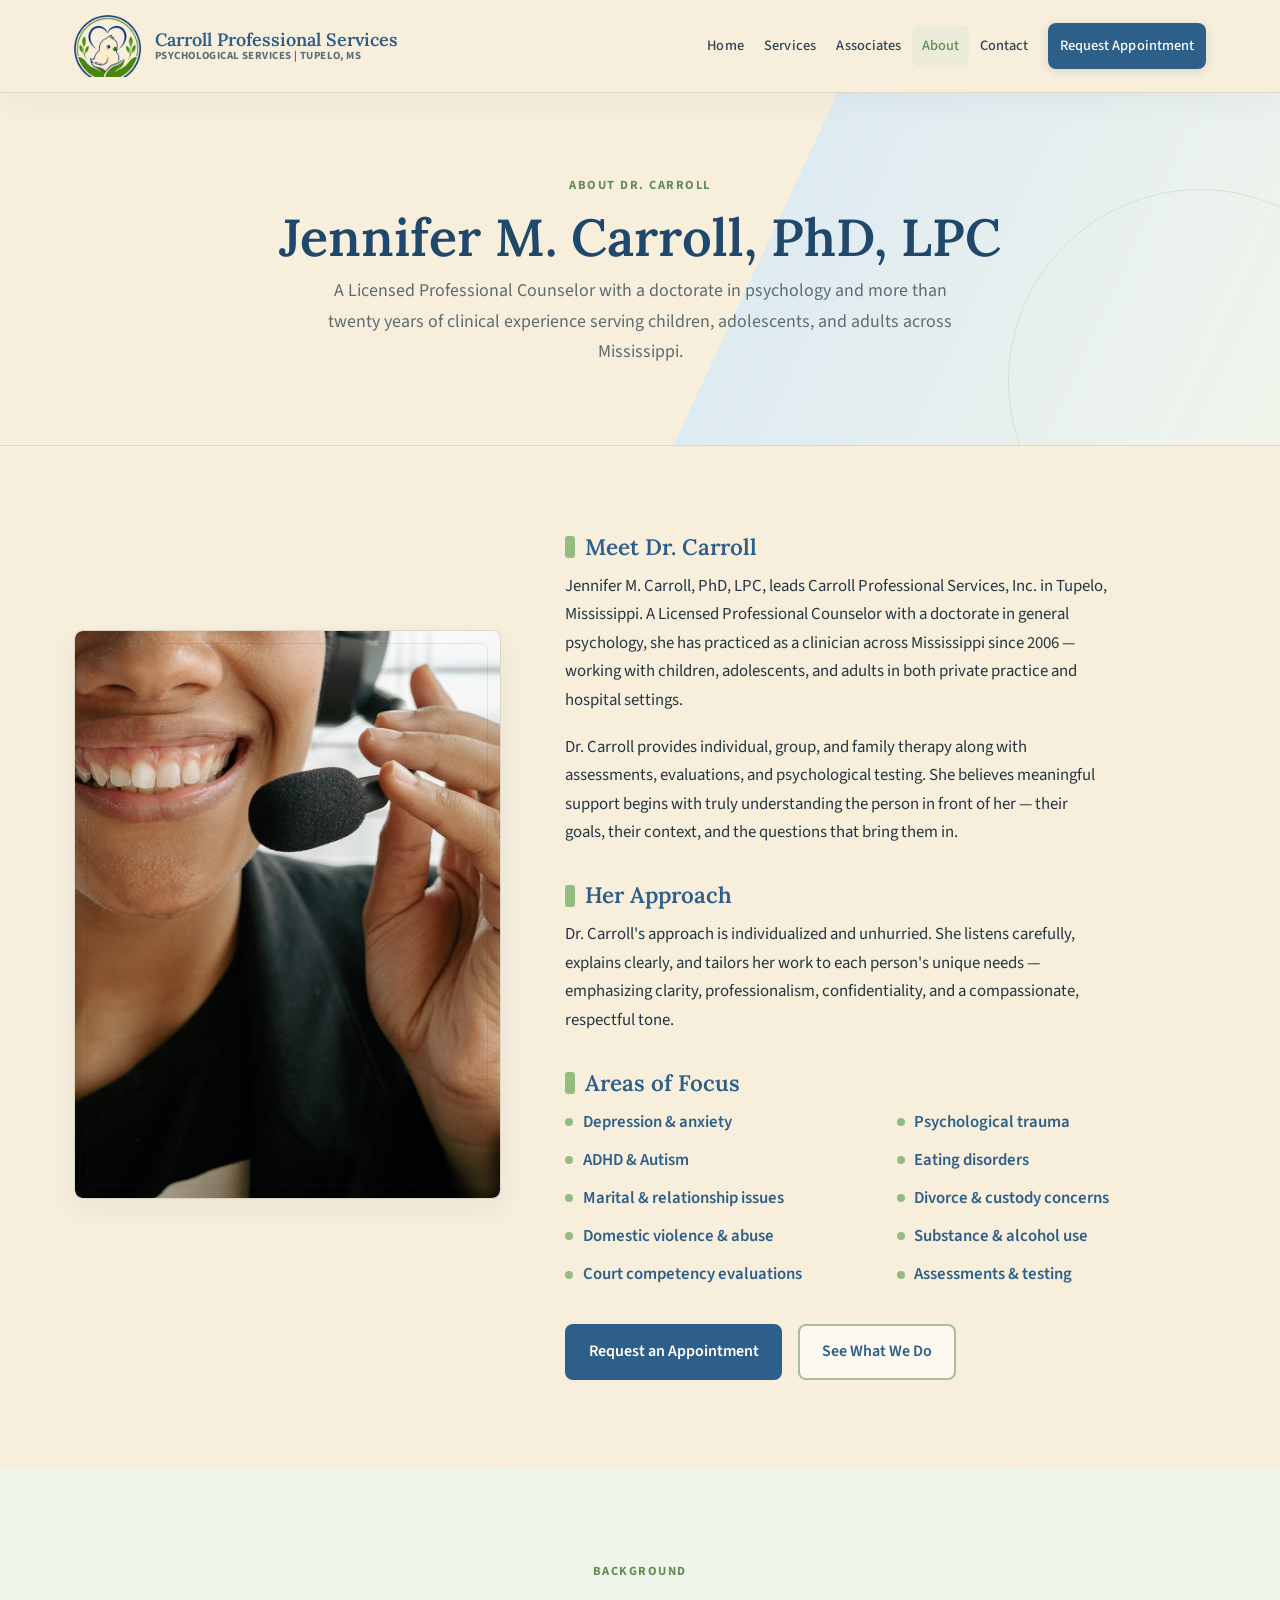
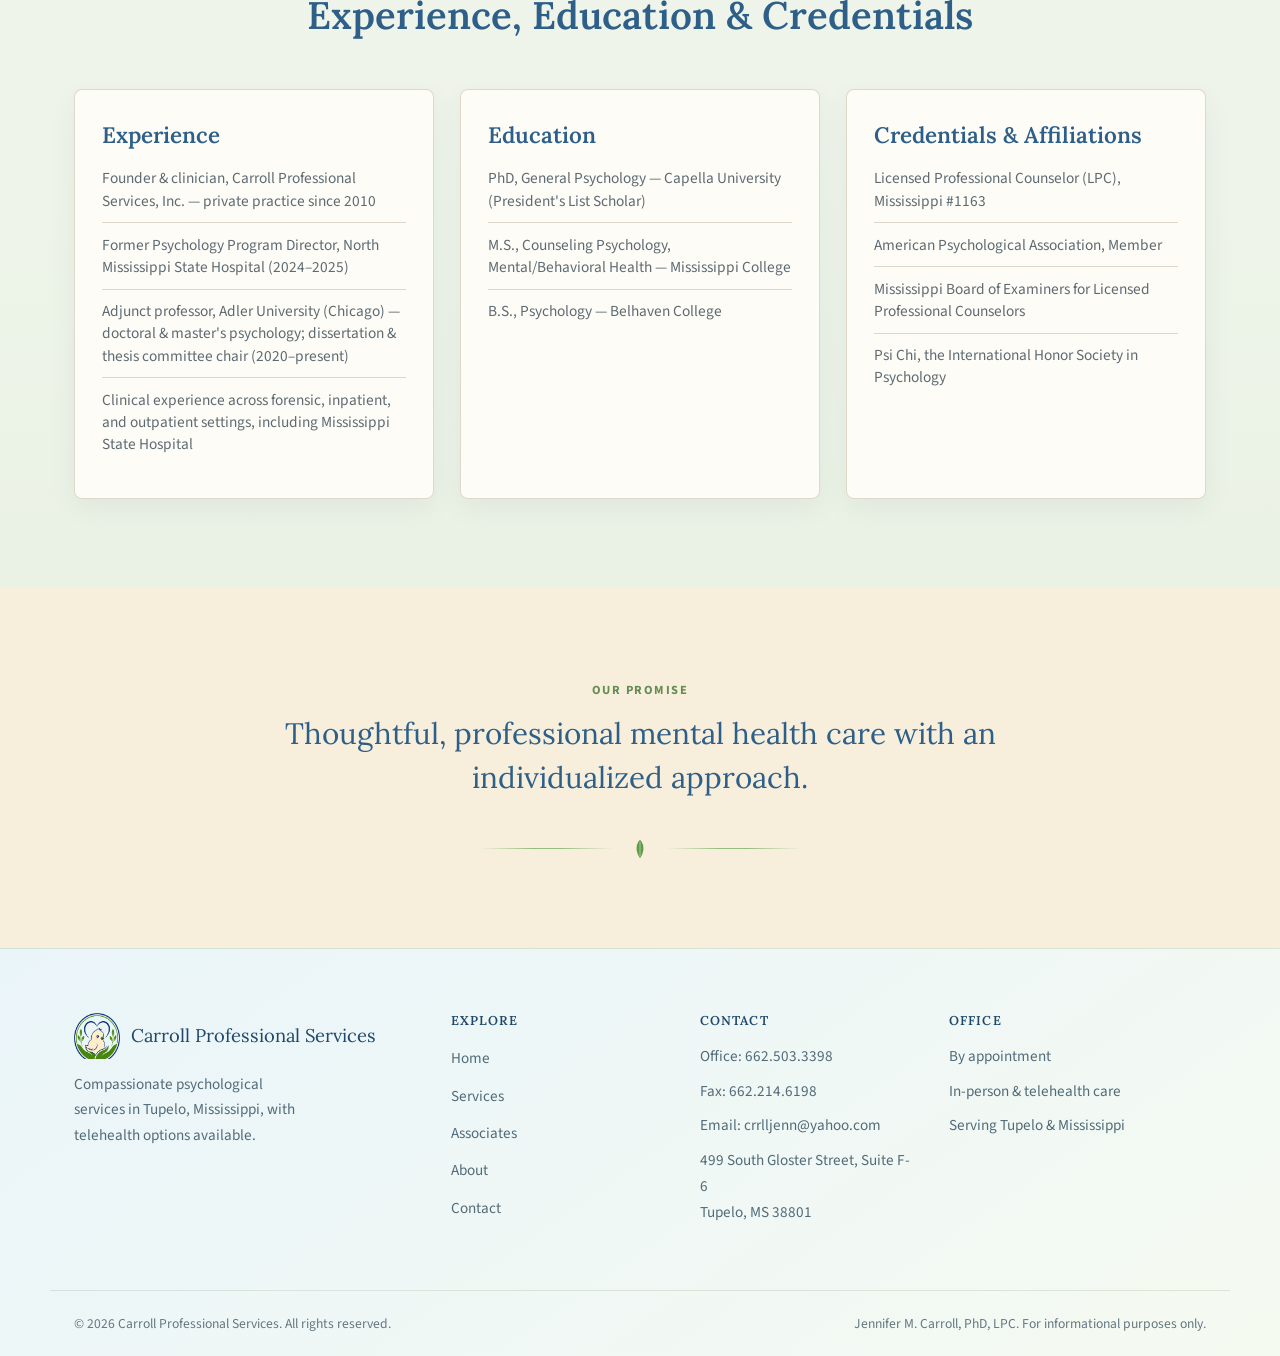
==== commit ca921877: "Add real contact details and Dr. Carroll bio - Real address, office/fax, and email across all pages," ====
--- a/about.html
+++ b/about.html
@@ -37,45 +37,43 @@
   <main>
     <section class="page-hero">
       <div class="container">
-        <span class="eyebrow">Leadership</span>
-        <h1>About Jennifer Carroll, PhD</h1>
-        <p>Professional, experienced, and compassionate psychological care, offered with clarity, confidentiality, and an individualized approach.</p>
+        <span class="eyebrow">About Dr. Carroll</span>
+        <h1>Jennifer M. Carroll, PhD, LPC</h1>
+        <p>A Licensed Professional Counselor with a doctorate in psychology and more than twenty years of clinical experience serving children, adolescents, and adults across Mississippi.</p>
       </div>
     </section>
 
     <section class="section">
       <div class="container about-grid">
         <div class="portrait">
-          <img src="assets/img/dr-carroll.jpg" alt="Jennifer Carroll, PhD">
+          <img src="assets/img/dr-carroll.jpg" alt="Jennifer M. Carroll, PhD, LPC">
         </div>
         <div>
           <div class="about-block">
-            <h3>Meet Jennifer Carroll, PhD</h3>
-            <p>Jennifer Carroll, PhD, leads Carroll Professional Services with a deep commitment to thoughtful, professional psychological care. As a PhD-level psychology professional, Dr. Carroll brings experience, careful attention, and a calm, respectful presence to her work with each client.</p>
-            <p>Dr. Carroll believes that meaningful support begins with truly understanding the person in front of her — their goals, their context, and the questions that bring them in.</p>
+            <h3>Meet Dr. Carroll</h3>
+            <p>Jennifer M. Carroll, PhD, LPC, leads Carroll Professional Services, Inc. in Tupelo, Mississippi. A Licensed Professional Counselor with a doctorate in general psychology, she has practiced as a clinician across Mississippi since 2006 — working with children, adolescents, and adults in both private practice and hospital settings.</p>
+            <p>Dr. Carroll provides individual, group, and family therapy along with assessments, evaluations, and psychological testing. She believes meaningful support begins with truly understanding the person in front of her — their goals, their context, and the questions that bring them in.</p>
           </div>
 
           <div class="about-block">
             <h3>Her Approach</h3>
-            <p>Dr. Carroll's approach is individualized and unhurried. She takes the time to listen carefully, to explain things clearly, and to tailor her work to each person's unique needs. Whether providing a psychological evaluation or a professional consultation, she emphasizes clarity, professionalism, and a compassionate, respectful tone.</p>
+            <p>Dr. Carroll's approach is individualized and unhurried. She listens carefully, explains clearly, and tailors her work to each person's unique needs — emphasizing clarity, professionalism, confidentiality, and a compassionate, respectful tone.</p>
           </div>
 
           <div class="about-block">
-            <h3>Professional Values</h3>
-            <p>Dr. Carroll's work is grounded in a clear set of professional values that guide every interaction at Carroll Professional Services:</p>
+            <h3>Areas of Focus</h3>
             <ul class="values">
-              <li>Professionalism</li>
-              <li>Compassion</li>
-              <li>Confidentiality</li>
-              <li>Respect</li>
-              <li>Clarity</li>
-              <li>Individualized care</li>
+              <li>Depression &amp; anxiety</li>
+              <li>Psychological trauma</li>
+              <li>ADHD &amp; Autism</li>
+              <li>Eating disorders</li>
+              <li>Marital &amp; relationship issues</li>
+              <li>Divorce &amp; custody concerns</li>
+              <li>Domestic violence &amp; abuse</li>
+              <li>Substance &amp; alcohol use</li>
+              <li>Court competency evaluations</li>
+              <li>Assessments &amp; testing</li>
             </ul>
-          </div>
-
-          <div class="about-block">
-            <h3>Commitment to Individualized Care</h3>
-            <p>Above all, Dr. Carroll is committed to care that is tailored to the individual. She understands that no two people are alike, and she works to ensure that each client feels heard, respected, and supported. This individualized, confidential approach is at the heart of Carroll Professional Services.</p>
           </div>
 
           <div class="btn-row" style="margin-top:1.6rem;">
@@ -86,10 +84,47 @@
       </div>
     </section>
 
-    <section class="section section--sage intro-band">
+    <section class="section section--sage">
+      <div class="container">
+        <div class="section-head">
+          <span class="eyebrow">Background</span>
+          <h2>Experience, Education &amp; Credentials</h2>
+        </div>
+        <div class="grid grid-3">
+          <div class="card">
+            <h3>Experience</h3>
+            <ul class="fact-list">
+              <li>Founder &amp; clinician, Carroll Professional Services, Inc. — private practice since 2010</li>
+              <li>Former Psychology Program Director, North Mississippi State Hospital (2024–2025)</li>
+              <li>Adjunct professor, Adler University (Chicago) — doctoral &amp; master's psychology; dissertation &amp; thesis committee chair (2020–present)</li>
+              <li>Clinical experience across forensic, inpatient, and outpatient settings, including Mississippi State Hospital</li>
+            </ul>
+          </div>
+          <div class="card">
+            <h3>Education</h3>
+            <ul class="fact-list">
+              <li>PhD, General Psychology — Capella University (President's List Scholar)</li>
+              <li>M.S., Counseling Psychology, Mental/Behavioral Health — Mississippi College</li>
+              <li>B.S., Psychology — Belhaven College</li>
+            </ul>
+          </div>
+          <div class="card">
+            <h3>Credentials &amp; Affiliations</h3>
+            <ul class="fact-list">
+              <li>Licensed Professional Counselor (LPC), Mississippi #1163</li>
+              <li>American Psychological Association, Member</li>
+              <li>Mississippi Board of Examiners for Licensed Professional Counselors</li>
+              <li>Psi Chi, the International Honor Society in Psychology</li>
+            </ul>
+          </div>
+        </div>
+      </div>
+    </section>
+
+    <section class="section intro-band">
       <div class="container">
         <span class="eyebrow">Our Promise</span>
-        <p>Thoughtful, professional psychological support with an individualized approach to care.</p>
+        <p>Thoughtful, professional mental health care with an individualized approach.</p>
         <div class="divider"><span class="leaf"></span></div>
       </div>
     </section>
@@ -116,20 +151,21 @@
       </div>
       <div class="footer-contact">
         <h4>Contact</h4>
-        <p>Phone: (000) 000-0000</p>
-        <p>Email: office@example.com</p>
-        <p>Tupelo, Mississippi</p>
+        <p>Office: 662.503.3398</p>
+        <p>Fax: 662.214.6198</p>
+        <p>Email: crrlljenn@yahoo.com</p>
+        <p>499 South Gloster Street, Suite F-6<br>Tupelo, MS 38801</p>
       </div>
       <div class="footer-contact">
         <h4>Office</h4>
-        <p>Mon–Fri: 0:00 AM – 0:00 PM</p>
         <p>By appointment</p>
-        <p>Telehealth appointments available</p>
+        <p>In-person &amp; telehealth care</p>
+        <p>Serving Tupelo &amp; Mississippi</p>
       </div>
     </div>
     <div class="container footer-bottom">
       <p>© 2026 Carroll Professional Services. All rights reserved.</p>
-      <p>Led by Jennifer Carroll, PhD. For informational purposes only.</p>
+      <p>Jennifer M. Carroll, PhD, LPC. For informational purposes only.</p>
     </div>
   </footer>
 </body>
--- a/css/styles.css
+++ b/css/styles.css
@@ -1847,3 +1847,8 @@
   .service-strip-item { border-left: none; }
   .service-strip-item + .service-strip-item { border-top: 1px solid var(--line); padding-top: 1.4rem; margin-top: 1.4rem; }
 }
+
+/* --- About: clean fact lists for experience/education/credentials --- */
+.fact-list { list-style: none; padding: 0; margin: 0; }
+.fact-list li { padding: 0.65rem 0; border-top: 1px solid var(--line); color: var(--ink-soft); font-size: 0.96rem; line-height: 1.45; }
+.fact-list li:first-child { border-top: none; }
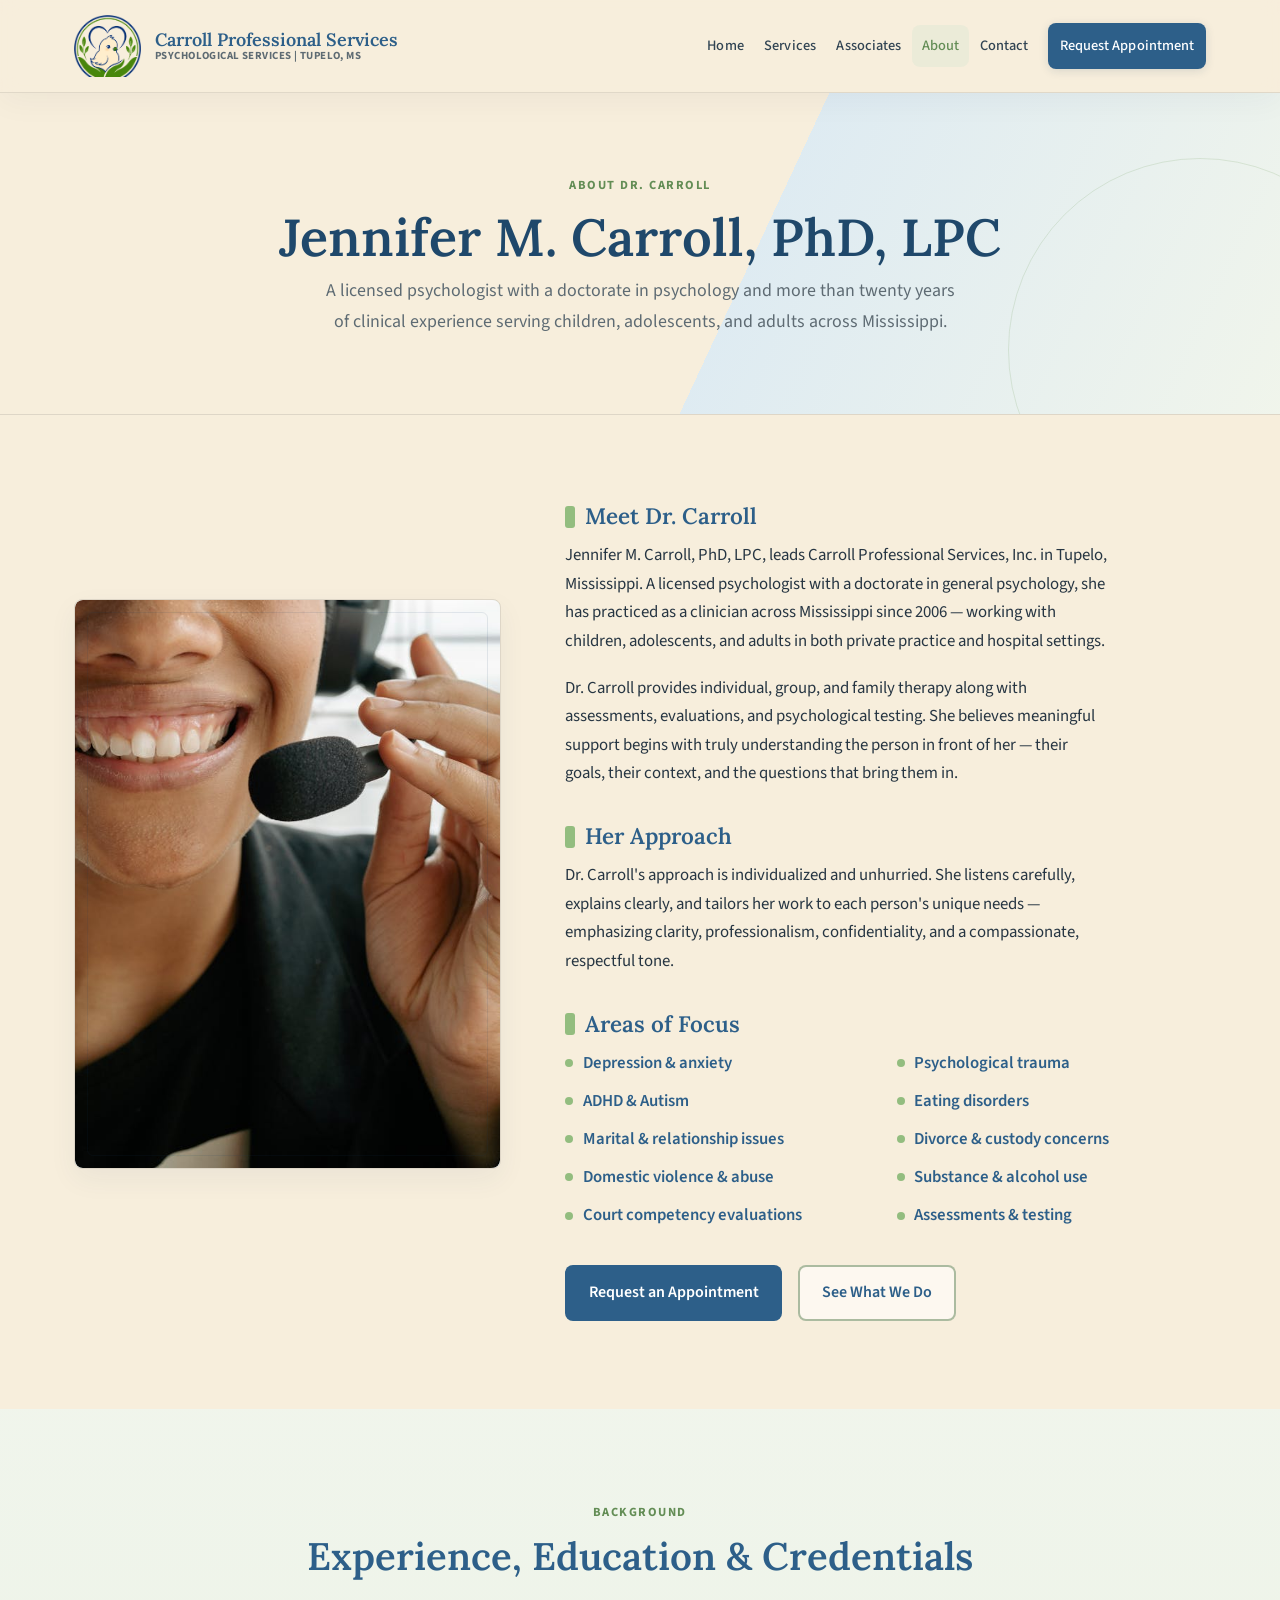
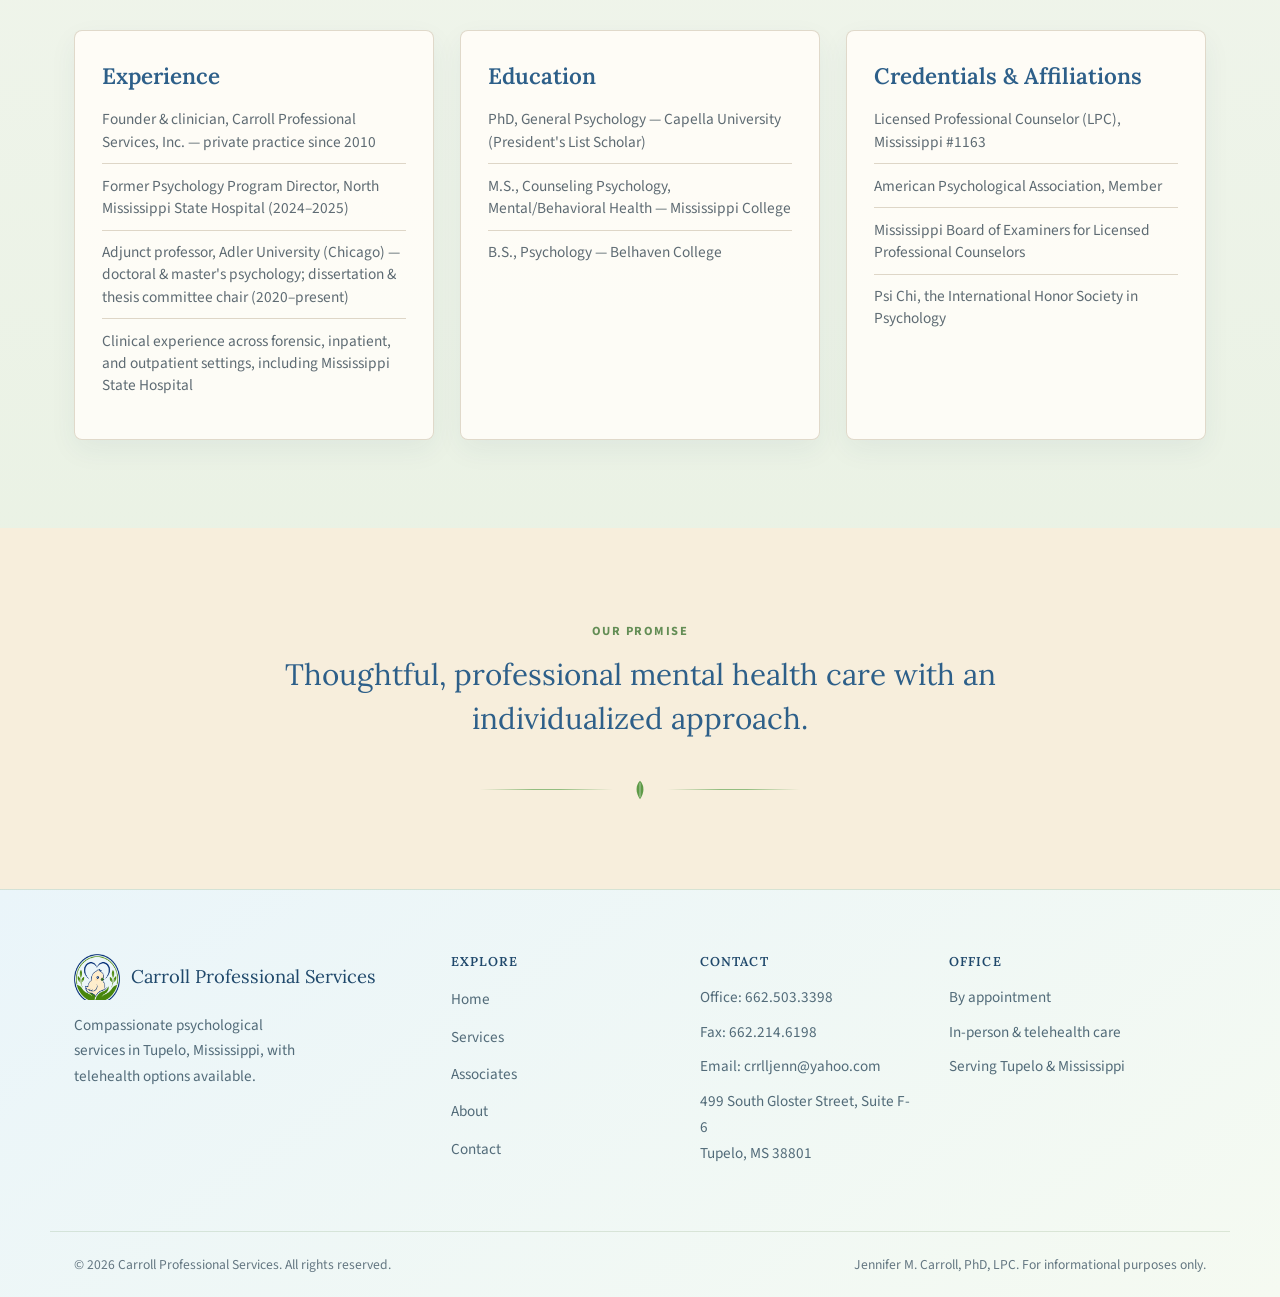
==== commit 97138975: "About: describe Dr. Carroll as a licensed psychologist Co-Authored-By: Claude Opus 4.8 (1M context) " ====
--- a/about.html
+++ b/about.html
@@ -39,7 +39,7 @@
       <div class="container">
         <span class="eyebrow">About Dr. Carroll</span>
         <h1>Jennifer M. Carroll, PhD, LPC</h1>
-        <p>A Licensed Professional Counselor with a doctorate in psychology and more than twenty years of clinical experience serving children, adolescents, and adults across Mississippi.</p>
+        <p>A licensed psychologist with a doctorate in psychology and more than twenty years of clinical experience serving children, adolescents, and adults across Mississippi.</p>
       </div>
     </section>
 
@@ -51,7 +51,7 @@
         <div>
           <div class="about-block">
             <h3>Meet Dr. Carroll</h3>
-            <p>Jennifer M. Carroll, PhD, LPC, leads Carroll Professional Services, Inc. in Tupelo, Mississippi. A Licensed Professional Counselor with a doctorate in general psychology, she has practiced as a clinician across Mississippi since 2006 — working with children, adolescents, and adults in both private practice and hospital settings.</p>
+            <p>Jennifer M. Carroll, PhD, LPC, leads Carroll Professional Services, Inc. in Tupelo, Mississippi. A licensed psychologist with a doctorate in general psychology, she has practiced as a clinician across Mississippi since 2006 — working with children, adolescents, and adults in both private practice and hospital settings.</p>
             <p>Dr. Carroll provides individual, group, and family therapy along with assessments, evaluations, and psychological testing. She believes meaningful support begins with truly understanding the person in front of her — their goals, their context, and the questions that bring them in.</p>
           </div>
 
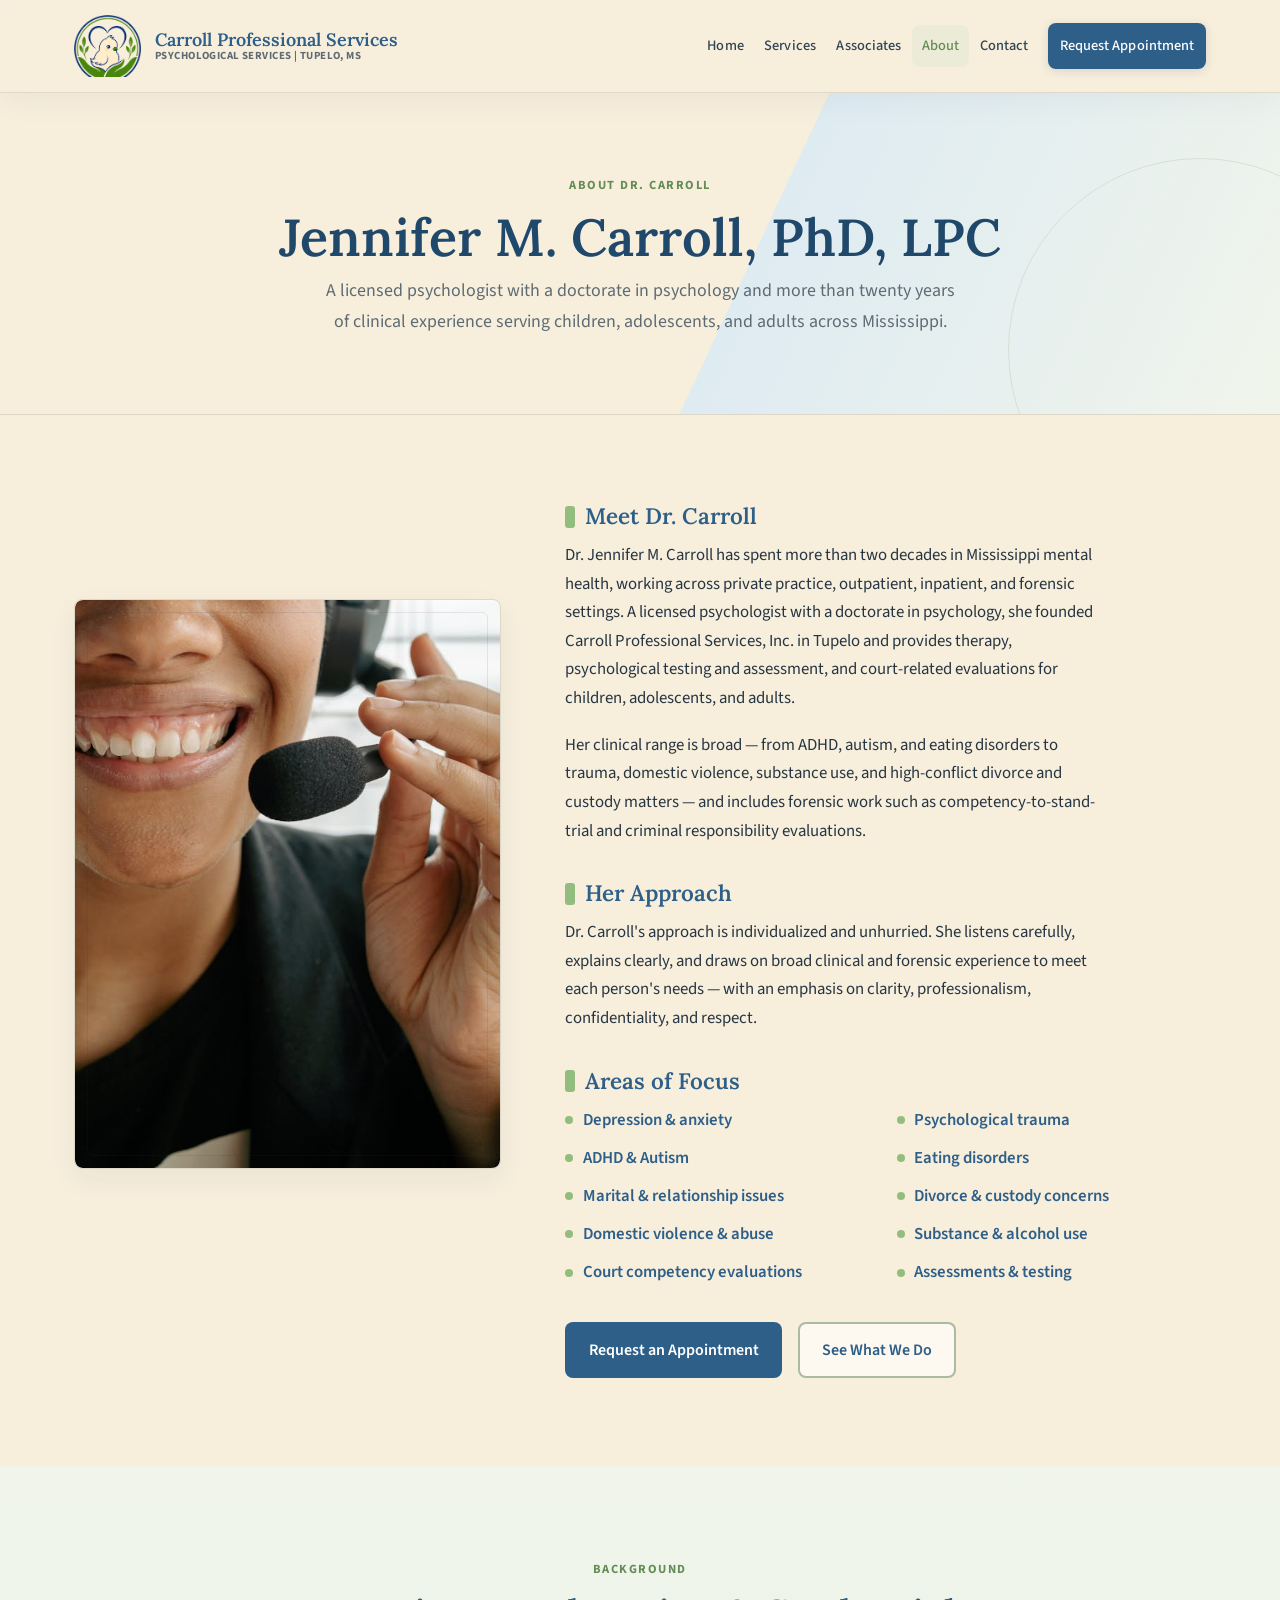
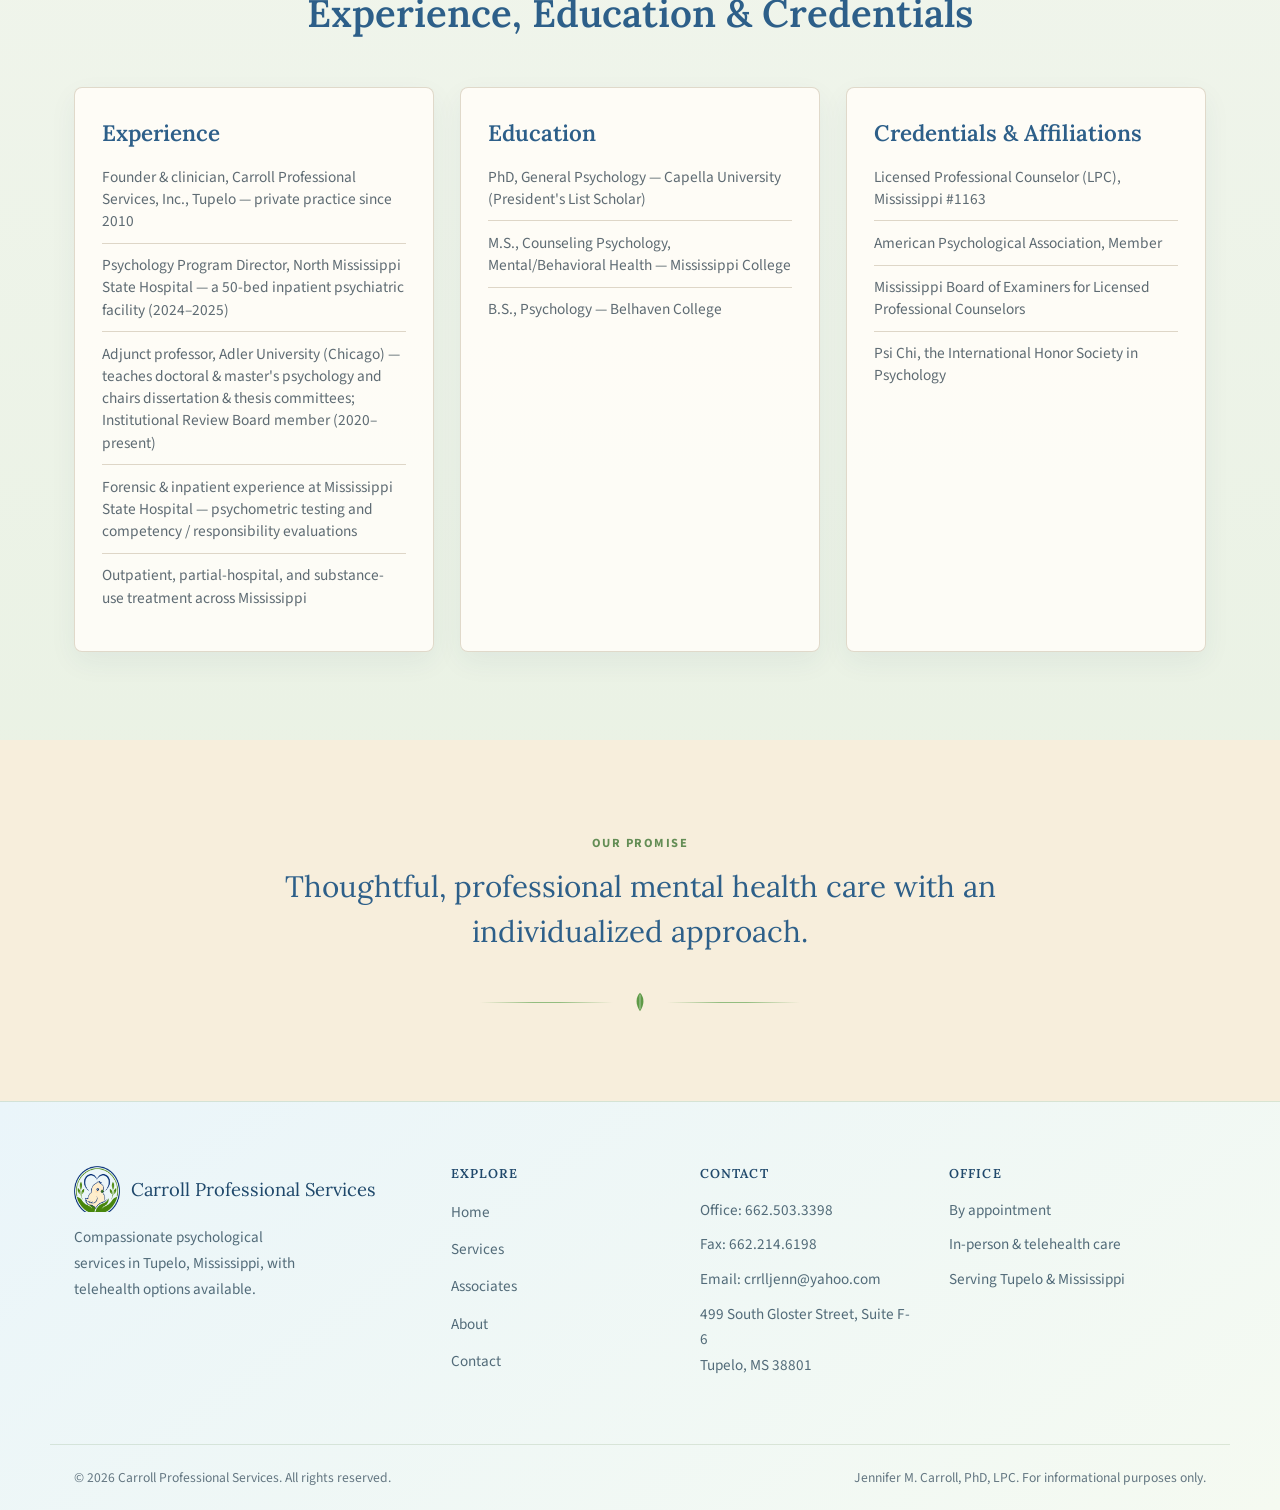
==== commit 8d655fdc: "Make site content specific to Dr. Carroll's practice - Services: evaluations & testing, individual/g" ====
--- a/about.html
+++ b/about.html
@@ -51,13 +51,13 @@
         <div>
           <div class="about-block">
             <h3>Meet Dr. Carroll</h3>
-            <p>Jennifer M. Carroll, PhD, LPC, leads Carroll Professional Services, Inc. in Tupelo, Mississippi. A licensed psychologist with a doctorate in general psychology, she has practiced as a clinician across Mississippi since 2006 — working with children, adolescents, and adults in both private practice and hospital settings.</p>
-            <p>Dr. Carroll provides individual, group, and family therapy along with assessments, evaluations, and psychological testing. She believes meaningful support begins with truly understanding the person in front of her — their goals, their context, and the questions that bring them in.</p>
+            <p>Dr. Jennifer M. Carroll has spent more than two decades in Mississippi mental health, working across private practice, outpatient, inpatient, and forensic settings. A licensed psychologist with a doctorate in psychology, she founded Carroll Professional Services, Inc. in Tupelo and provides therapy, psychological testing and assessment, and court-related evaluations for children, adolescents, and adults.</p>
+            <p>Her clinical range is broad — from ADHD, autism, and eating disorders to trauma, domestic violence, substance use, and high-conflict divorce and custody matters — and includes forensic work such as competency-to-stand-trial and criminal responsibility evaluations.</p>
           </div>
 
           <div class="about-block">
             <h3>Her Approach</h3>
-            <p>Dr. Carroll's approach is individualized and unhurried. She listens carefully, explains clearly, and tailors her work to each person's unique needs — emphasizing clarity, professionalism, confidentiality, and a compassionate, respectful tone.</p>
+            <p>Dr. Carroll's approach is individualized and unhurried. She listens carefully, explains clearly, and draws on broad clinical and forensic experience to meet each person's needs — with an emphasis on clarity, professionalism, confidentiality, and respect.</p>
           </div>
 
           <div class="about-block">
@@ -94,10 +94,11 @@
           <div class="card">
             <h3>Experience</h3>
             <ul class="fact-list">
-              <li>Founder &amp; clinician, Carroll Professional Services, Inc. — private practice since 2010</li>
-              <li>Former Psychology Program Director, North Mississippi State Hospital (2024–2025)</li>
-              <li>Adjunct professor, Adler University (Chicago) — doctoral &amp; master's psychology; dissertation &amp; thesis committee chair (2020–present)</li>
-              <li>Clinical experience across forensic, inpatient, and outpatient settings, including Mississippi State Hospital</li>
+              <li>Founder &amp; clinician, Carroll Professional Services, Inc., Tupelo — private practice since 2010</li>
+              <li>Psychology Program Director, North Mississippi State Hospital — a 50-bed inpatient psychiatric facility (2024–2025)</li>
+              <li>Adjunct professor, Adler University (Chicago) — teaches doctoral &amp; master's psychology and chairs dissertation &amp; thesis committees; Institutional Review Board member (2020–present)</li>
+              <li>Forensic &amp; inpatient experience at Mississippi State Hospital — psychometric testing and competency / responsibility evaluations</li>
+              <li>Outpatient, partial-hospital, and substance-use treatment across Mississippi</li>
             </ul>
           </div>
           <div class="card">
